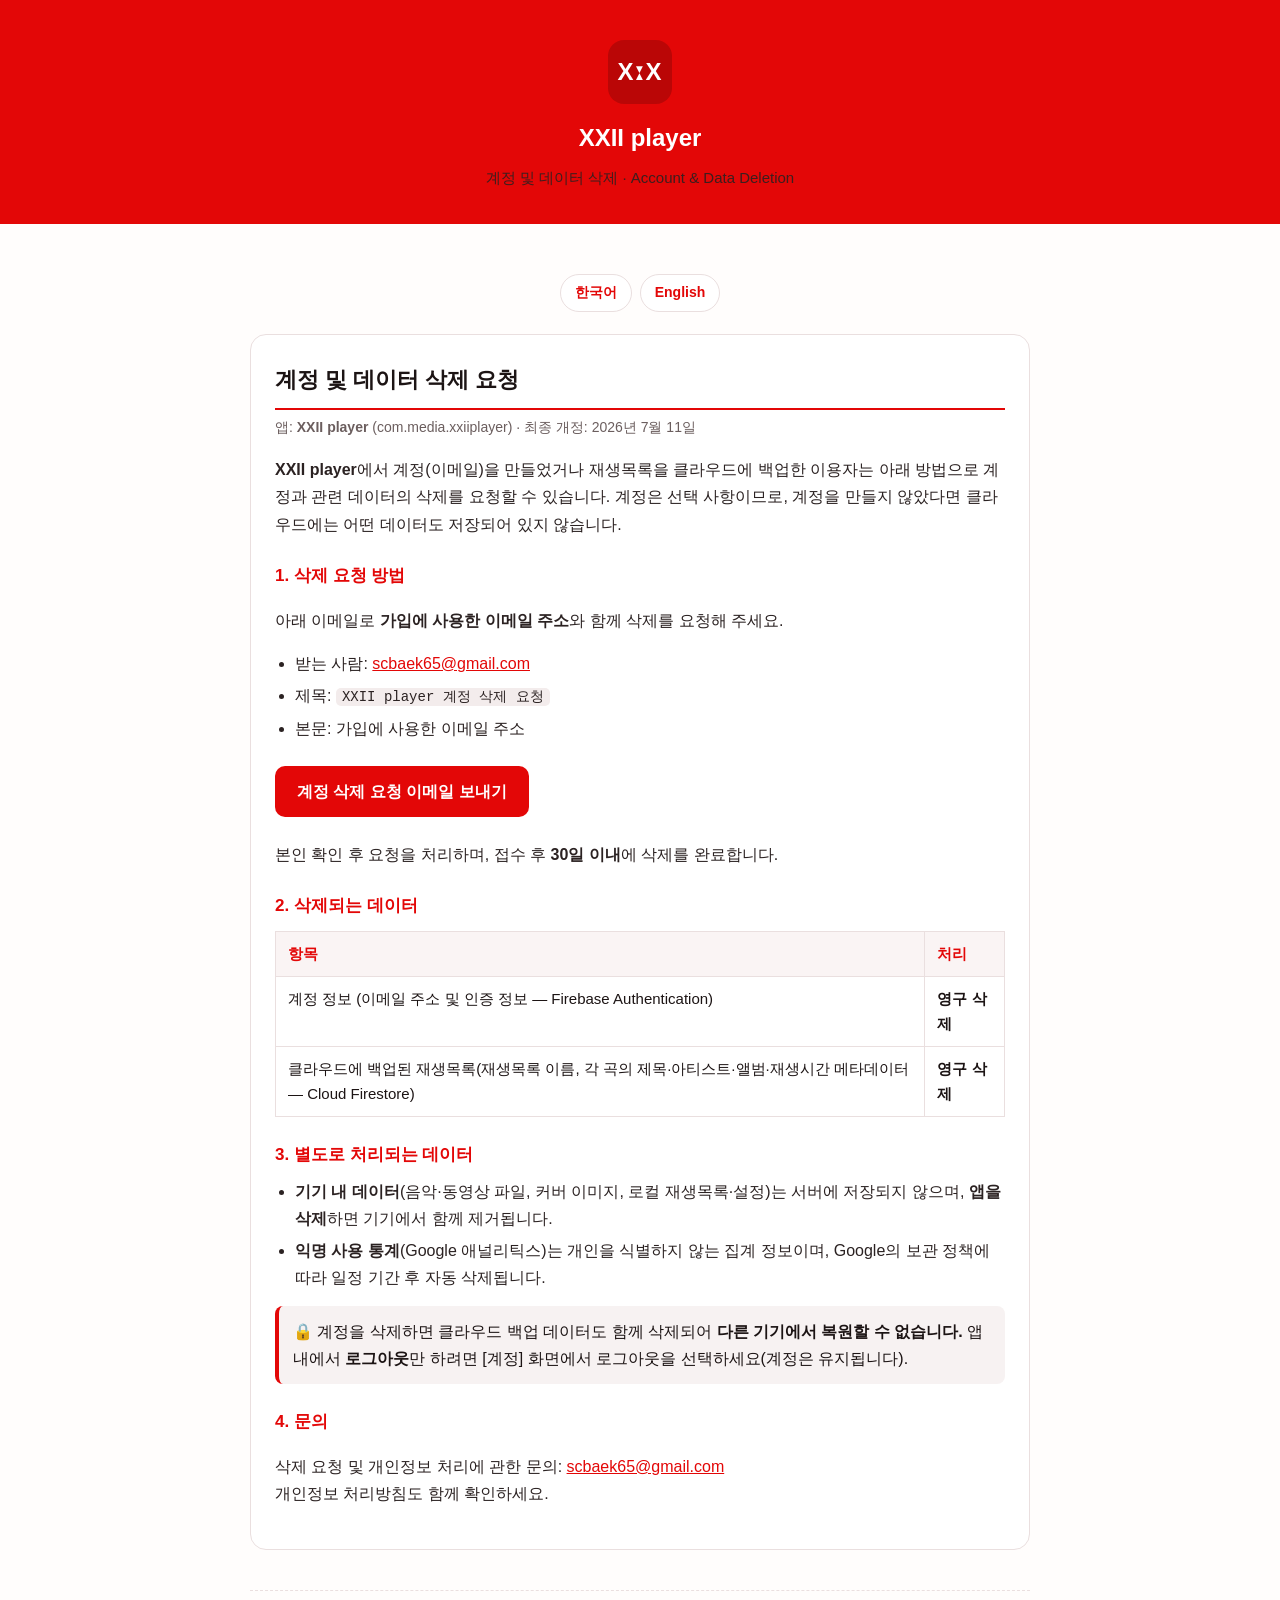
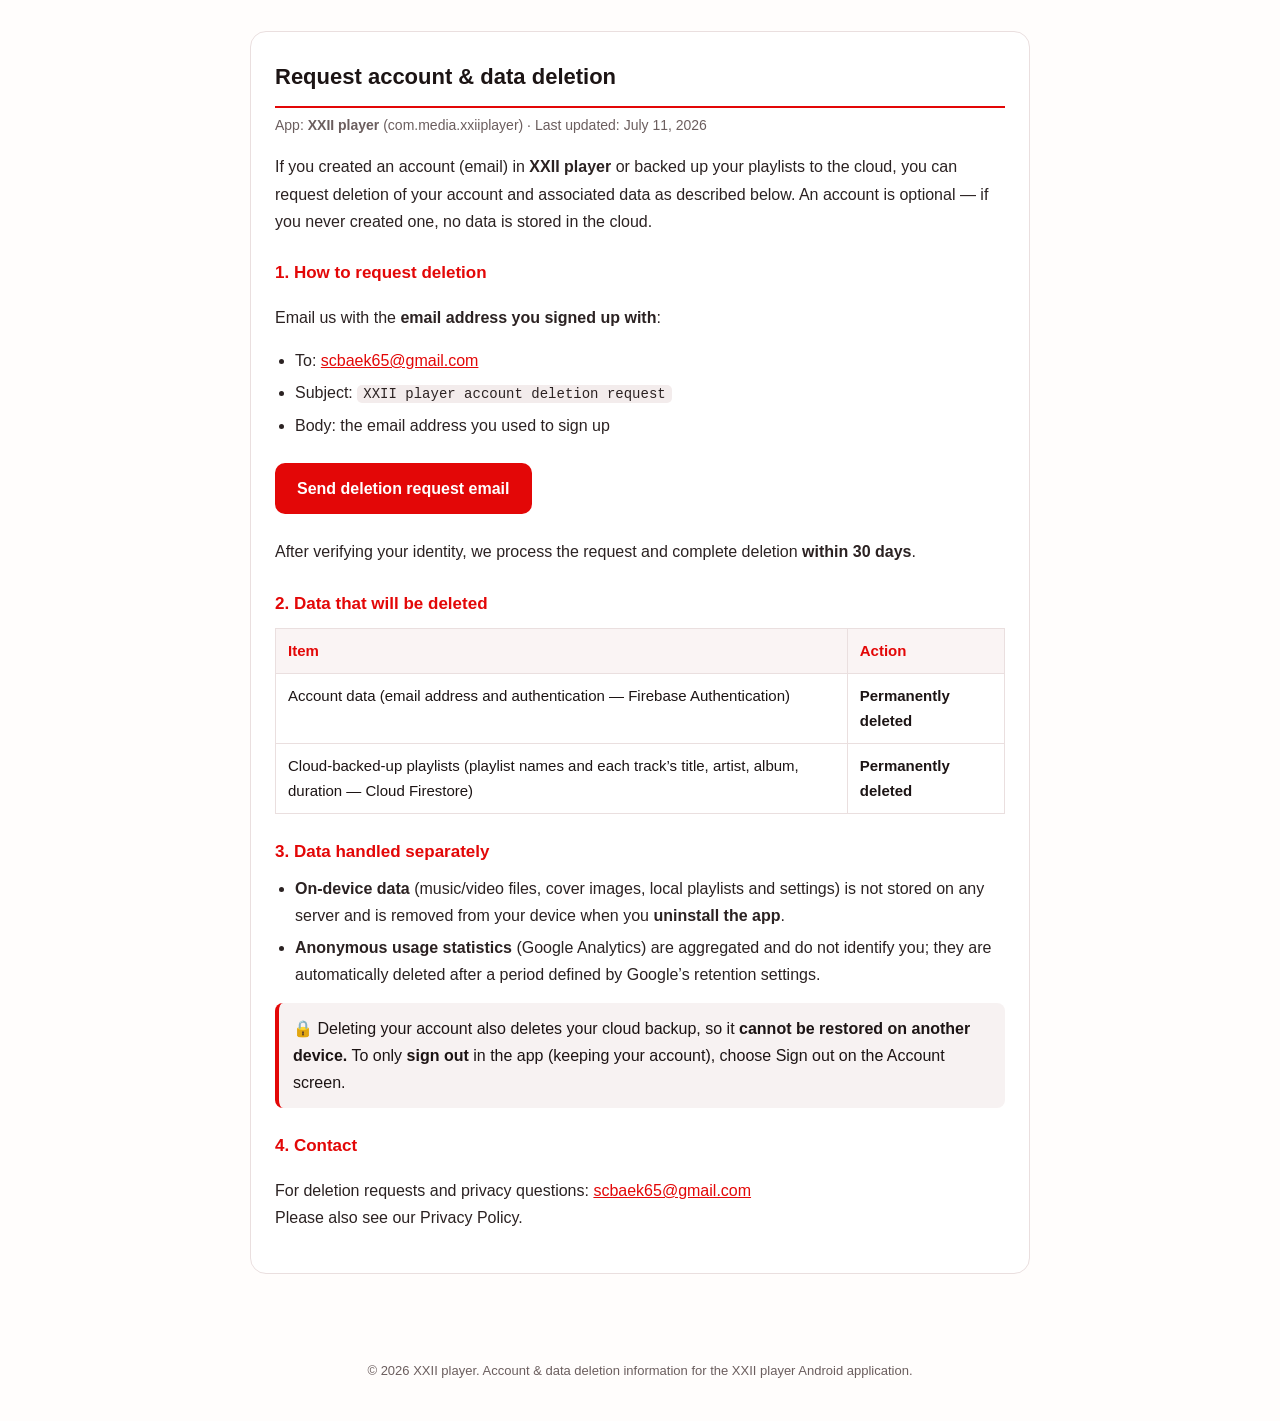
==== account-deletion.html @ 9578304a "260712" ====
<!DOCTYPE html>
<html lang="ko">
<head>
<meta charset="UTF-8">
<meta name="viewport" content="width=device-width, initial-scale=1.0">
<title>XXII player · 계정 및 데이터 삭제 / Account &amp; Data Deletion</title>
<style>
  :root{ --brand:#E30707; --ink:#1c1414; --muted:#6b5e5e; --line:#eadfdf; --bg:#fffdfc; --card:#ffffff; }
  *{box-sizing:border-box}
  html{-webkit-text-size-adjust:100%}
  body{ margin:0; background:var(--bg); color:var(--ink);
    font-family:-apple-system,BlinkMacSystemFont,"Segoe UI",Roboto,"Helvetica Neue","Apple SD Gothic Neo","Malgun Gothic",sans-serif;
    line-height:1.7; font-size:16px; }
  header{ background:var(--brand); color:#fff; padding:40px 20px 34px; text-align:center; }
  .logo{ width:64px;height:64px;border-radius:16px;background:rgba(0,0,0,.18);
    display:inline-flex;align-items:center;justify-content:center;font-weight:800;
    font-size:24px;letter-spacing:1px;margin-bottom:14px; }
  header h1{margin:0;font-size:24px;font-weight:800}
  header p{margin:6px 0 0;opacity:.9;font-size:15px}
  .wrap{max-width:820px;margin:0 auto;padding:28px 20px 60px}
  nav.lang{ display:flex;gap:8px;justify-content:center;margin:22px 0 6px;flex-wrap:wrap; }
  nav.lang a{ text-decoration:none;color:var(--brand);border:1px solid var(--line);
    padding:6px 14px;border-radius:999px;font-size:14px;font-weight:600;background:var(--card); }
  section.doc{ background:var(--card);border:1px solid var(--line);border-radius:16px; padding:26px 24px;margin-top:22px; }
  h2{font-size:22px;margin:0 0 4px;border-bottom:2px solid var(--brand);padding-bottom:10px}
  h3{font-size:17px;margin:24px 0 6px;color:var(--brand)}
  .updated{color:var(--muted);font-size:14px;margin:6px 0 0}
  p,li{color:#2b2222}
  ul{margin:8px 0 8px;padding-left:20px}
  li{margin:5px 0}
  a{color:var(--brand)}
  .cta{ display:inline-block;background:var(--brand);color:#fff;text-decoration:none;
    padding:12px 22px;border-radius:10px;font-weight:700;margin:8px 0; }
  table{border-collapse:collapse;width:100%;margin:10px 0;font-size:15px}
  th,td{border:1px solid var(--line);padding:9px 12px;text-align:left;vertical-align:top}
  th{background:#faf4f4;color:var(--brand)}
  .note{background:#f7f2f2;border-left:4px solid var(--brand);padding:12px 14px;border-radius:8px;margin:14px 0}
  footer{text-align:center;color:var(--muted);font-size:13px;padding:26px 20px 40px}
  hr.sep{border:none;border-top:1px dashed var(--line);margin:40px 0}
  code{background:#f3ecec;padding:1px 6px;border-radius:5px;font-size:14px}
</style>
</head>
<body>
<header>
  <div class="logo">XːX</div>
  <h1>XXII player</h1>
  <p>계정 및 데이터 삭제 · Account &amp; Data Deletion</p>
</header>

<div class="wrap">
  <nav class="lang">
    <a href="#ko">한국어</a>
    <a href="#en">English</a>
  </nav>

  <!-- ============================ 한국어 ============================ -->
  <section class="doc" id="ko">
    <h2>계정 및 데이터 삭제 요청</h2>
    <p class="updated">앱: <strong>XXII player</strong> (com.media.xxiiplayer) · 최종 개정: 2026년 7월 11일</p>

    <p><strong>XXII player</strong>에서 계정(이메일)을 만들었거나 재생목록을 클라우드에 백업한 이용자는 아래 방법으로 계정과 관련 데이터의 삭제를 요청할 수 있습니다. 계정은 선택 사항이므로, 계정을 만들지 않았다면 클라우드에는 어떤 데이터도 저장되어 있지 않습니다.</p>

    <h3>1. 삭제 요청 방법</h3>
    <p>아래 이메일로 <strong>가입에 사용한 이메일 주소</strong>와 함께 삭제를 요청해 주세요.</p>
    <ul>
      <li>받는 사람: <a href="mailto:scbaek65@gmail.com?subject=XXII%20player%20%EA%B3%84%EC%A0%95%20%EC%82%AD%EC%A0%9C%20%EC%9A%94%EC%B2%AD">scbaek65@gmail.com</a></li>
      <li>제목: <code>XXII player 계정 삭제 요청</code></li>
      <li>본문: 가입에 사용한 이메일 주소</li>
    </ul>
    <p><a class="cta" href="mailto:scbaek65@gmail.com?subject=XXII%20player%20%EA%B3%84%EC%A0%95%20%EC%82%AD%EC%A0%9C%20%EC%9A%94%EC%B2%AD&amp;body=%EA%B0%80%EC%9E%85%20%EC%9D%B4%EB%A9%94%EC%9D%BC%3A%20">계정 삭제 요청 이메일 보내기</a></p>
    <p>본인 확인 후 요청을 처리하며, 접수 후 <strong>30일 이내</strong>에 삭제를 완료합니다.</p>

    <h3>2. 삭제되는 데이터</h3>
    <table>
      <tr><th>항목</th><th>처리</th></tr>
      <tr><td>계정 정보 (이메일 주소 및 인증 정보 — Firebase Authentication)</td><td><strong>영구 삭제</strong></td></tr>
      <tr><td>클라우드에 백업된 재생목록(재생목록 이름, 각 곡의 제목·아티스트·앨범·재생시간 메타데이터 — Cloud Firestore)</td><td><strong>영구 삭제</strong></td></tr>
    </table>

    <h3>3. 별도로 처리되는 데이터</h3>
    <ul>
      <li><strong>기기 내 데이터</strong>(음악·동영상 파일, 커버 이미지, 로컬 재생목록·설정)는 서버에 저장되지 않으며, <strong>앱을 삭제</strong>하면 기기에서 함께 제거됩니다.</li>
      <li><strong>익명 사용 통계</strong>(Google 애널리틱스)는 개인을 식별하지 않는 집계 정보이며, Google의 보관 정책에 따라 일정 기간 후 자동 삭제됩니다.</li>
    </ul>

    <div class="note">
      🔒 계정을 삭제하면 클라우드 백업 데이터도 함께 삭제되어 <strong>다른 기기에서 복원할 수 없습니다.</strong> 앱 내에서 <strong>로그아웃</strong>만 하려면 [계정] 화면에서 로그아웃을 선택하세요(계정은 유지됩니다).
    </div>

    <h3>4. 문의</h3>
    <p>삭제 요청 및 개인정보 처리에 관한 문의: <a href="mailto:scbaek65@gmail.com">scbaek65@gmail.com</a><br>
      개인정보 처리방침도 함께 확인하세요.</p>
  </section>

  <hr class="sep">

  <!-- ============================ English ============================ -->
  <section class="doc" id="en">
    <h2>Request account &amp; data deletion</h2>
    <p class="updated">App: <strong>XXII player</strong> (com.media.xxiiplayer) · Last updated: July 11, 2026</p>

    <p>If you created an account (email) in <strong>XXII player</strong> or backed up your playlists to the cloud, you can request deletion of your account and associated data as described below. An account is optional — if you never created one, no data is stored in the cloud.</p>

    <h3>1. How to request deletion</h3>
    <p>Email us with the <strong>email address you signed up with</strong>:</p>
    <ul>
      <li>To: <a href="mailto:scbaek65@gmail.com?subject=XXII%20player%20account%20deletion%20request">scbaek65@gmail.com</a></li>
      <li>Subject: <code>XXII player account deletion request</code></li>
      <li>Body: the email address you used to sign up</li>
    </ul>
    <p><a class="cta" href="mailto:scbaek65@gmail.com?subject=XXII%20player%20account%20deletion%20request&amp;body=Sign-up%20email%3A%20">Send deletion request email</a></p>
    <p>After verifying your identity, we process the request and complete deletion <strong>within 30 days</strong>.</p>

    <h3>2. Data that will be deleted</h3>
    <table>
      <tr><th>Item</th><th>Action</th></tr>
      <tr><td>Account data (email address and authentication — Firebase Authentication)</td><td><strong>Permanently deleted</strong></td></tr>
      <tr><td>Cloud-backed-up playlists (playlist names and each track’s title, artist, album, duration — Cloud Firestore)</td><td><strong>Permanently deleted</strong></td></tr>
    </table>

    <h3>3. Data handled separately</h3>
    <ul>
      <li><strong>On-device data</strong> (music/video files, cover images, local playlists and settings) is not stored on any server and is removed from your device when you <strong>uninstall the app</strong>.</li>
      <li><strong>Anonymous usage statistics</strong> (Google Analytics) are aggregated and do not identify you; they are automatically deleted after a period defined by Google’s retention settings.</li>
    </ul>

    <div class="note">
      🔒 Deleting your account also deletes your cloud backup, so it <strong>cannot be restored on another device.</strong> To only <strong>sign out</strong> in the app (keeping your account), choose Sign out on the Account screen.
    </div>

    <h3>4. Contact</h3>
    <p>For deletion requests and privacy questions: <a href="mailto:scbaek65@gmail.com">scbaek65@gmail.com</a><br>
      Please also see our Privacy Policy.</p>
  </section>
</div>

<footer>
  © 2026 XXII player. Account &amp; data deletion information for the XXII player Android application.
</footer>
</body>
</html>
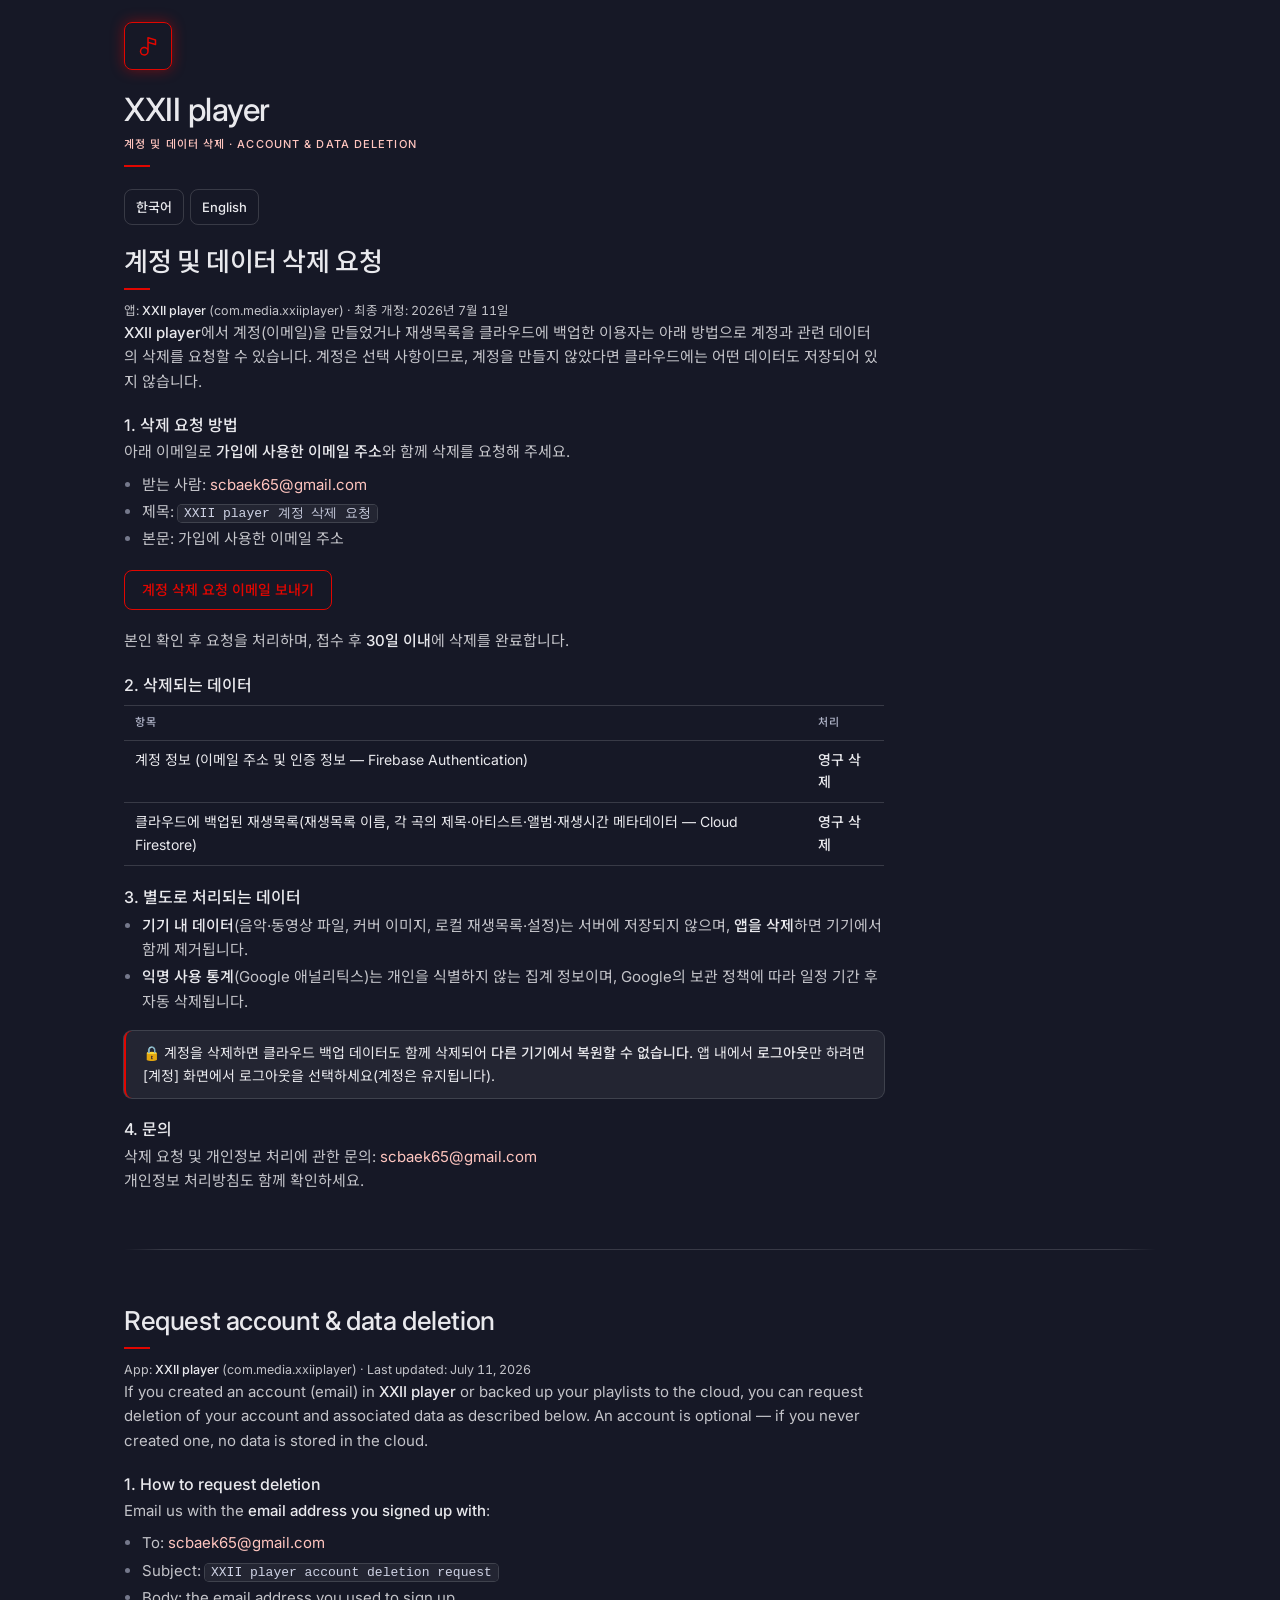
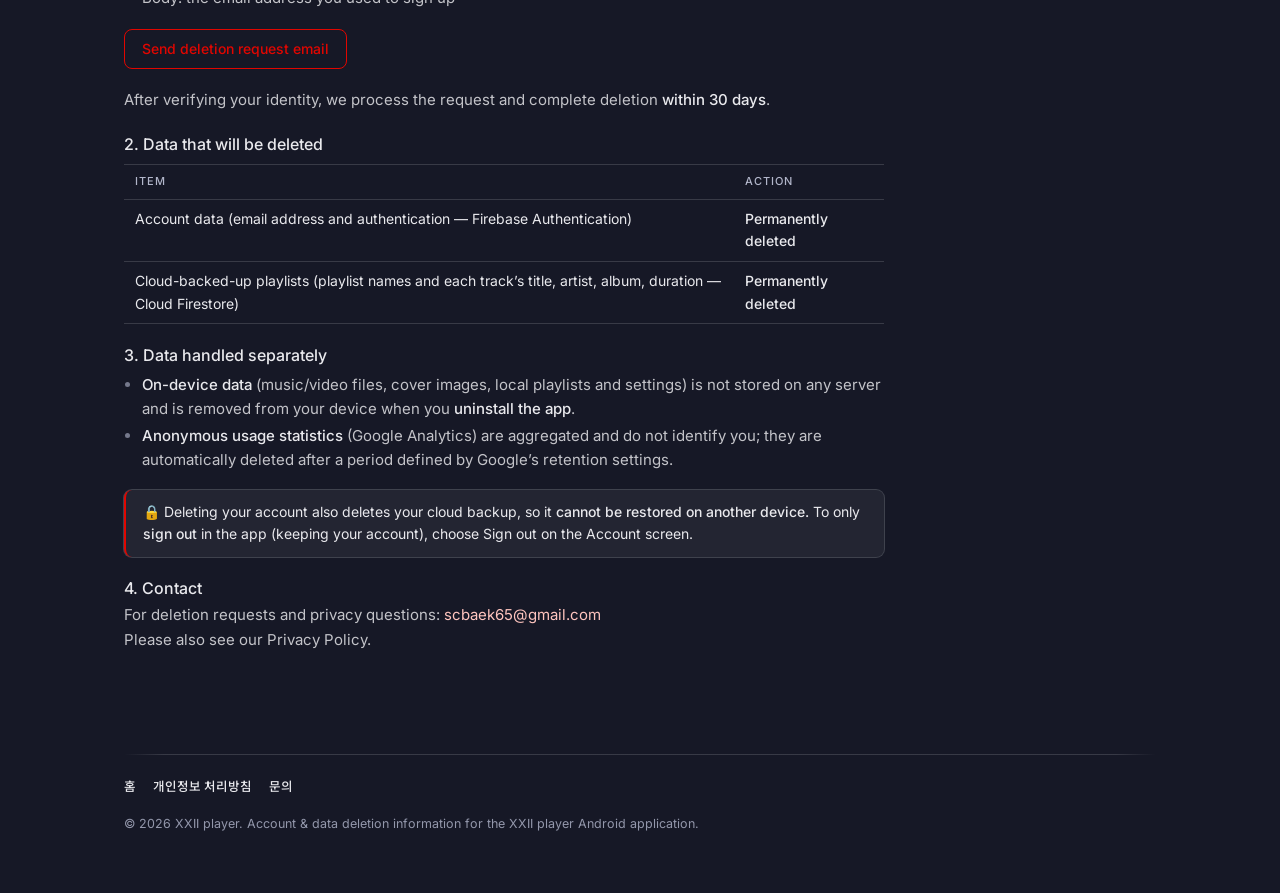
==== commit 85596dda: "260829" ====
--- a/account-deletion.html
+++ b/account-deletion.html
@@ -4,45 +4,18 @@
 <meta charset="UTF-8">
 <meta name="viewport" content="width=device-width, initial-scale=1.0">
 <title>XXII player · 계정 및 데이터 삭제 / Account &amp; Data Deletion</title>
-<style>
-  :root{ --brand:#E30707; --ink:#1c1414; --muted:#6b5e5e; --line:#eadfdf; --bg:#fffdfc; --card:#ffffff; }
-  *{box-sizing:border-box}
-  html{-webkit-text-size-adjust:100%}
-  body{ margin:0; background:var(--bg); color:var(--ink);
-    font-family:-apple-system,BlinkMacSystemFont,"Segoe UI",Roboto,"Helvetica Neue","Apple SD Gothic Neo","Malgun Gothic",sans-serif;
-    line-height:1.7; font-size:16px; }
-  header{ background:var(--brand); color:#fff; padding:40px 20px 34px; text-align:center; }
-  .logo{ width:64px;height:64px;border-radius:16px;background:rgba(0,0,0,.18);
-    display:inline-flex;align-items:center;justify-content:center;font-weight:800;
-    font-size:24px;letter-spacing:1px;margin-bottom:14px; }
-  header h1{margin:0;font-size:24px;font-weight:800}
-  header p{margin:6px 0 0;opacity:.9;font-size:15px}
-  .wrap{max-width:820px;margin:0 auto;padding:28px 20px 60px}
-  nav.lang{ display:flex;gap:8px;justify-content:center;margin:22px 0 6px;flex-wrap:wrap; }
-  nav.lang a{ text-decoration:none;color:var(--brand);border:1px solid var(--line);
-    padding:6px 14px;border-radius:999px;font-size:14px;font-weight:600;background:var(--card); }
-  section.doc{ background:var(--card);border:1px solid var(--line);border-radius:16px; padding:26px 24px;margin-top:22px; }
-  h2{font-size:22px;margin:0 0 4px;border-bottom:2px solid var(--brand);padding-bottom:10px}
-  h3{font-size:17px;margin:24px 0 6px;color:var(--brand)}
-  .updated{color:var(--muted);font-size:14px;margin:6px 0 0}
-  p,li{color:#2b2222}
-  ul{margin:8px 0 8px;padding-left:20px}
-  li{margin:5px 0}
-  a{color:var(--brand)}
-  .cta{ display:inline-block;background:var(--brand);color:#fff;text-decoration:none;
-    padding:12px 22px;border-radius:10px;font-weight:700;margin:8px 0; }
-  table{border-collapse:collapse;width:100%;margin:10px 0;font-size:15px}
-  th,td{border:1px solid var(--line);padding:9px 12px;text-align:left;vertical-align:top}
-  th{background:#faf4f4;color:var(--brand)}
-  .note{background:#f7f2f2;border-left:4px solid var(--brand);padding:12px 14px;border-radius:8px;margin:14px 0}
-  footer{text-align:center;color:var(--muted);font-size:13px;padding:26px 20px 40px}
-  hr.sep{border:none;border-top:1px dashed var(--line);margin:40px 0}
-  code{background:#f3ecec;padding:1px 6px;border-radius:5px;font-size:14px}
-</style>
+<meta name="theme-color" content="#161826" />
+<link rel="preconnect" href="https://fonts.googleapis.com" />
+<link rel="preconnect" href="https://fonts.gstatic.com" crossorigin />
+<link
+  rel="stylesheet"
+  href="https://fonts.googleapis.com/css2?family=Inter:wght@400;500&family=Noto+Sans+KR:wght@400;500&display=swap"
+/>
+<link rel="stylesheet" href="css/nocturne.css" />
 </head>
 <body>
 <header>
-  <div class="logo">XːX</div>
+  <div class="logo" aria-hidden="true"><svg viewBox="0 0 256 256" fill="currentColor"><path d="M210.3,56.34l-80-24A8,8,0,0,0,120,40V148.26A48,48,0,1,0,136,184V98.75l69.7,20.91A8,8,0,0,0,216,112V64A8,8,0,0,0,210.3,56.34ZM88,216a32,32,0,1,1,32-32A32,32,0,0,1,88,216Zm112-114.75L136,82.05V50.75l64,19.2Z"/></svg></div>
   <h1>XXII player</h1>
   <p>계정 및 데이터 삭제 · Account &amp; Data Deletion</p>
 </header>
@@ -135,7 +108,12 @@
 </div>
 
 <footer>
-  © 2026 XXII player. Account &amp; data deletion information for the XXII player Android application.
+  <div class="footer-links">
+    <a href="index.html">홈</a>
+    <a href="privacy-policy.html">개인정보 처리방침</a>
+    <a href="mailto:scbaek65@gmail.com">문의</a>
+  </div>
+  <p>© 2026 XXII player. Account &amp; data deletion information for the XXII player Android application.</p>
 </footer>
 </body>
 </html>
--- a/css/nocturne.css
+++ b/css/nocturne.css
@@ -0,0 +1,302 @@
+/* ══════════════════════════════════════════════════════════════════════
+   Nocturne — XXII player
+   조용하고 촘촘한 다크 인터페이스. 액센트는 브랜드 레드 하나이며,
+   채움이 아니라 선(1px 테두리 · 2px 마크)과 광채로만 나타납니다.
+   토큰은 design_handoff_nocturne 의 값을 그대로 옮긴 것입니다.
+   ══════════════════════════════════════════════════════════════════ */
+
+:root{
+  /* — 역할색 — */
+  --color-bg:#161826;
+  --color-surface:#232532;
+  --color-text:#e9e9ed;
+  --color-accent:#E10600;
+  --color-divider:color-mix(in srgb,#e9e9ed 16%,transparent);
+
+  /* — 중성 램프 (Nocturne 원본) — */
+  --neutral-100:#f3f5fe;
+  --neutral-200:#e4e7f5;
+  --neutral-300:#cfd3e5;
+  --neutral-400:#b2b6ca;
+  --neutral-500:#9397ab;
+  --neutral-600:#75798c;
+  --neutral-700:#595d6c;
+  --neutral-800:#3f424d;
+  --neutral-900:#292b31;
+
+  /* — 액센트 램프 (레드로 재생성, 같은 OKLCH 명도 계단) — */
+  --accent-100:#fff4f3;
+  --accent-200:#ffe2df;
+  --accent-300:#ffc5bf;   /* 문단 크기 액센트 텍스트는 반드시 이 값 */
+  --accent-400:#ff8f85;   /* 눌린 상태 */
+  --accent-500:#ef4a3c;
+  --accent-600:#c4342a;
+  --accent-700:#98261e;
+  --accent-800:#6b1a14;   /* 태그 배경 */
+  --accent-900:#40100c;
+
+  /* — 섹션 그라운드 — 시스템이 허용하는 유일한 채움(랜딩의 수치 밴드 1개) — */
+  --color-section:#5c1a16;
+  --color-section-glow:#7d2620;
+  --color-section-ghost:#9c3a33;
+
+  /* — 타이포 — */
+  --font-heading:"Inter","Noto Sans KR",system-ui,-apple-system,"Apple SD Gothic Neo",sans-serif;
+  --font-body:"Inter","Noto Sans KR",system-ui,-apple-system,"Apple SD Gothic Neo",sans-serif;
+
+  /* — 간격 (밀도 0.7×) — */
+  --space-1:3px;
+  --space-2:6px;
+  --space-3:8px;
+  --space-4:11px;
+  --space-6:17px;
+  --space-8:22px;
+
+  --radius-sm:4px;
+  --radius-md:8px;
+  --radius-lg:14px;
+
+  /* — 고도: 다크에서는 헤어라인 + 주변 어둠 — */
+  --shadow-sm:0 0 0 1px #3f424d;
+  --shadow-md:0 0 0 1px #595d6c,0 6px 18px rgba(0,0,0,.55);
+  --shadow-lg:0 0 0 1px #9397ab,0 16px 40px rgba(0,0,0,.65);
+
+  --page:1120px;
+  --gutter:clamp(20px,5vw,44px);
+}
+
+*,*::before,*::after{box-sizing:border-box}
+html{-webkit-text-size-adjust:100%;scroll-behavior:smooth}
+
+body{
+  margin:0;
+  background:var(--color-bg);
+  color:var(--color-text);
+  font-family:var(--font-body);
+  font-size:15px;
+  line-height:1.62;
+  font-weight:400;
+  overflow-x:hidden;
+  -webkit-font-smoothing:antialiased;
+}
+
+h1,h2,h3,h4,h5,h6{
+  font-family:var(--font-heading);
+  font-weight:500;
+  letter-spacing:-.015em;
+  line-height:1.14;
+  margin:0 0 var(--space-2);
+}
+p{margin:0 0 var(--space-3)}
+img{display:block;max-width:100%}
+svg{display:block}
+
+a{color:var(--accent-300);text-decoration:none;text-underline-offset:3px;transition:color .12s linear}
+a:hover{color:var(--accent-200)}
+:focus{outline:none}
+:focus-visible{outline:2px solid var(--color-accent);outline-offset:2px;border-radius:var(--radius-sm)}
+::selection{background:color-mix(in srgb,var(--color-accent) 30%,transparent)}
+
+.text-muted{color:color-mix(in srgb,var(--color-text) 55%,transparent)}
+.tnum{font-variant-numeric:tabular-nums}
+
+/* ── 규칙선 — 양끝 40px에서 투명으로 사라집니다 ────────────────────── */
+.hr{
+  height:1px;border:0;margin:var(--space-6) 0;
+  background:linear-gradient(to right,
+    transparent,var(--color-divider) 40px,
+    var(--color-divider) calc(100% - 40px),transparent);
+}
+
+/* ── 액센트 마크 — 실선으로 남는 유일한 선 ────────────────────────── */
+.mark{width:26px;height:2px;background:var(--color-accent);border:0;margin:var(--space-4) 0 0}
+.mark-lg{width:40px}
+
+/* ── 키커 ─────────────────────────────────────────────────────────── */
+.kicker{
+  font-family:var(--font-heading);font-weight:500;
+  font-size:11px;line-height:1;letter-spacing:.1em;text-transform:uppercase;
+  color:var(--accent-300);margin:0;
+}
+.label{
+  font-family:var(--font-heading);font-weight:500;
+  font-size:11px;letter-spacing:.09em;text-transform:uppercase;
+  color:var(--neutral-400);margin:0;
+}
+
+/* ── 버튼 — 전부 윤곽선. 큰 레드 면은 없습니다 ─────────────────────── */
+.btn{
+  display:inline-flex;align-items:center;justify-content:center;gap:var(--space-2);
+  min-height:40px;padding:var(--space-2) var(--space-6);
+  font-family:var(--font-heading);font-weight:500;font-size:14px;line-height:1;
+  border:1px solid var(--color-divider);border-radius:var(--radius-md);
+  background:transparent;color:var(--color-text);cursor:pointer;text-decoration:none;
+  transition:border-color .12s linear,color .12s linear,background-color .12s linear;
+}
+.btn svg{width:16px;height:16px;fill:currentColor;flex:none}
+.btn:hover{background:color-mix(in srgb,var(--color-text) 6%,transparent);color:var(--color-text)}
+.btn:active{color:var(--neutral-200)}
+
+.btn-accent{border-color:var(--color-accent);color:var(--color-accent)}
+.btn-accent:hover{background:color-mix(in srgb,var(--color-accent) 8%,transparent);border-color:var(--color-accent);color:var(--color-accent)}
+.btn-accent:active{border-color:var(--accent-400);color:var(--accent-400)}
+
+.btn-lg{min-height:46px;padding:var(--space-3) var(--space-8);font-size:15px}
+.btn-block{width:100%}
+
+.icon-btn{
+  width:36px;height:36px;flex:none;
+  display:grid;place-items:center;
+  border:1px solid var(--color-divider);border-radius:var(--radius-md);
+  color:var(--color-text);background:transparent;cursor:pointer;
+  transition:border-color .12s linear,color .12s linear;
+}
+.icon-btn svg{width:18px;height:18px;fill:currentColor}
+.icon-btn:hover{border-color:var(--neutral-700)}
+
+/* ── 태그 ─────────────────────────────────────────────────────────── */
+.tag{
+  display:inline-flex;align-items:center;gap:4px;
+  padding:3px 10px;border-radius:6px;
+  background:var(--accent-800);color:var(--accent-100);
+  font-family:var(--font-heading);font-weight:500;font-size:11px;line-height:1.45;
+  letter-spacing:.02em;
+}
+.tag svg{width:11px;height:11px;fill:currentColor}
+.tag-neutral{background:var(--neutral-800);color:var(--neutral-100)}
+.tag-outline{background:transparent;color:var(--neutral-400);box-shadow:inset 0 0 0 1px var(--color-divider)}
+
+/* ── 셸 ───────────────────────────────────────────────────────────── */
+.shell{max-width:var(--page);margin:0 auto;padding-inline:var(--gutter)}
+
+/* ══════════════════════════════════════════════════════════════════
+   문서 페이지 (개인정보 처리방침 · 계정 삭제)
+   ══════════════════════════════════════════════════════════════════ */
+
+header{
+  padding:var(--space-8) var(--gutter) 0;
+  max-width:var(--page);margin:0 auto;
+}
+header .logo{
+  width:48px;height:48px;
+  display:grid;place-items:center;
+  border:1px solid var(--color-accent);border-radius:var(--radius-md);
+  box-shadow:0 0 14px color-mix(in srgb,var(--color-accent) 45%,transparent);
+  color:var(--color-accent);
+  font-family:var(--font-heading);font-weight:500;font-size:15px;letter-spacing:.04em;
+  margin-bottom:var(--space-8);
+}
+header .logo svg{width:24px;height:24px;fill:currentColor}
+header h1{font-size:clamp(26px,4.5vw,32px);margin:0}
+header p{
+  margin:var(--space-3) 0 0;
+  font-family:var(--font-heading);font-weight:500;font-size:11px;
+  letter-spacing:.1em;text-transform:uppercase;color:var(--accent-300);
+}
+header::after{content:"";display:block;width:26px;height:2px;background:var(--color-accent);margin-top:var(--space-4)}
+
+.wrap{max-width:var(--page);margin:0 auto;padding:var(--space-8) var(--gutter) 72px}
+
+nav.lang{display:flex;gap:var(--space-2);margin:0 0 var(--space-8);flex-wrap:wrap}
+nav.lang a{
+  display:inline-flex;align-items:center;min-height:36px;padding:var(--space-2) var(--space-4);
+  border:1px solid var(--color-divider);border-radius:var(--radius-md);
+  font-family:var(--font-heading);font-weight:500;font-size:13px;
+  color:var(--color-text);
+}
+nav.lang a:hover{border-color:var(--color-accent);color:var(--color-accent)}
+
+/* 좌측 정렬, 오른쪽에 여백을 남기는 비대칭 배치 — 시스템의 방향 */
+section.doc{
+  background:transparent;border:0;border-radius:0;
+  padding:0;margin-top:var(--space-8);
+  max-width:760px;
+}
+section.doc h2{
+  font-size:clamp(22px,3.4vw,26px);
+  margin:0 0 var(--space-4);padding:0;border:0;
+}
+section.doc h2::after{content:"";display:block;width:26px;height:2px;background:var(--color-accent);margin-top:var(--space-4)}
+section.doc h3{
+  font-size:16px;font-weight:500;letter-spacing:0;
+  margin:var(--space-8) 0 var(--space-2);color:var(--color-text);
+}
+.updated{
+  color:var(--neutral-500);font-size:12.5px;margin:var(--space-4) 0 0;
+  font-variant-numeric:tabular-nums;
+}
+.wrap p,.wrap li{color:color-mix(in srgb,var(--color-text) 82%,transparent)}
+ul{margin:var(--space-3) 0;padding-left:18px}
+li{margin:var(--space-1) 0}
+li::marker{color:var(--neutral-600)}
+strong{font-weight:500;color:var(--color-text)}
+em{color:var(--accent-300);font-style:normal}
+
+.cta{
+  display:inline-flex;align-items:center;gap:var(--space-2);
+  min-height:40px;padding:var(--space-2) var(--space-6);margin:var(--space-4) 0;
+  border:1px solid var(--color-accent);border-radius:var(--radius-md);
+  background:transparent;color:var(--color-accent);
+  font-family:var(--font-heading);font-weight:500;font-size:14px;
+  transition:background-color .12s linear,border-color .12s linear,color .12s linear;
+}
+.cta:hover{background:color-mix(in srgb,var(--color-accent) 8%,transparent);color:var(--color-accent)}
+.cta:active{border-color:var(--accent-400);color:var(--accent-400)}
+
+table{border-collapse:collapse;width:100%;margin:var(--space-4) 0;font-size:14px}
+th,td{
+  border:0;border-top:1px solid var(--color-divider);
+  padding:var(--space-3) var(--space-4);text-align:left;vertical-align:top;
+}
+th{
+  background:transparent;color:var(--neutral-400);font-weight:500;
+  font-size:11px;letter-spacing:.09em;text-transform:uppercase;
+}
+tbody tr:last-child td{border-bottom:1px solid var(--color-divider)}
+
+.tag.cloud{background:var(--neutral-800);color:var(--neutral-100)}
+li > .tag,p > .tag{margin-right:var(--space-2);vertical-align:baseline}
+
+.note{
+  background:var(--color-surface);border:0;border-left:2px solid var(--color-accent);
+  box-shadow:var(--shadow-sm);
+  padding:var(--space-4) var(--space-6);border-radius:var(--radius-md);
+  margin:var(--space-6) 0;font-size:14px;
+}
+.note p:last-child{margin-bottom:0}
+
+footer{
+  color:var(--neutral-500);font-size:12.5px;
+  padding:var(--space-8) var(--gutter) 56px;
+  max-width:var(--page);margin:0 auto;
+}
+footer::before{
+  content:"";display:block;height:1px;margin-bottom:var(--space-8);
+  background:linear-gradient(to right,transparent,var(--color-divider) 40px,var(--color-divider) calc(100% - 40px),transparent);
+}
+footer p{margin:0 0 var(--space-1)}
+
+/* ── 푸터 링크 행 ─────────────────────────────────────────────────── */
+.footer-links{display:flex;flex-wrap:wrap;gap:var(--space-6);margin:0 0 var(--space-6)}
+.footer-links a{
+  font-family:var(--font-heading);font-weight:500;font-size:12.5px;color:var(--color-text);
+}
+.footer-links a:hover{color:var(--color-accent)}
+
+hr.sep{
+  border:0;height:1px;margin:56px 0;
+  background:linear-gradient(to right,transparent,var(--color-divider) 40px,var(--color-divider) calc(100% - 40px),transparent);
+}
+
+code{
+  background:var(--color-surface);box-shadow:var(--shadow-sm);
+  padding:1px 6px;border-radius:var(--radius-sm);
+  font-family:ui-monospace,SFMono-Regular,Menlo,monospace;font-size:13px;
+  color:var(--neutral-300);
+}
+
+@media (max-width:640px){
+  body{font-size:14.5px}
+  .note{padding:var(--space-4)}
+  table{font-size:13px}
+}
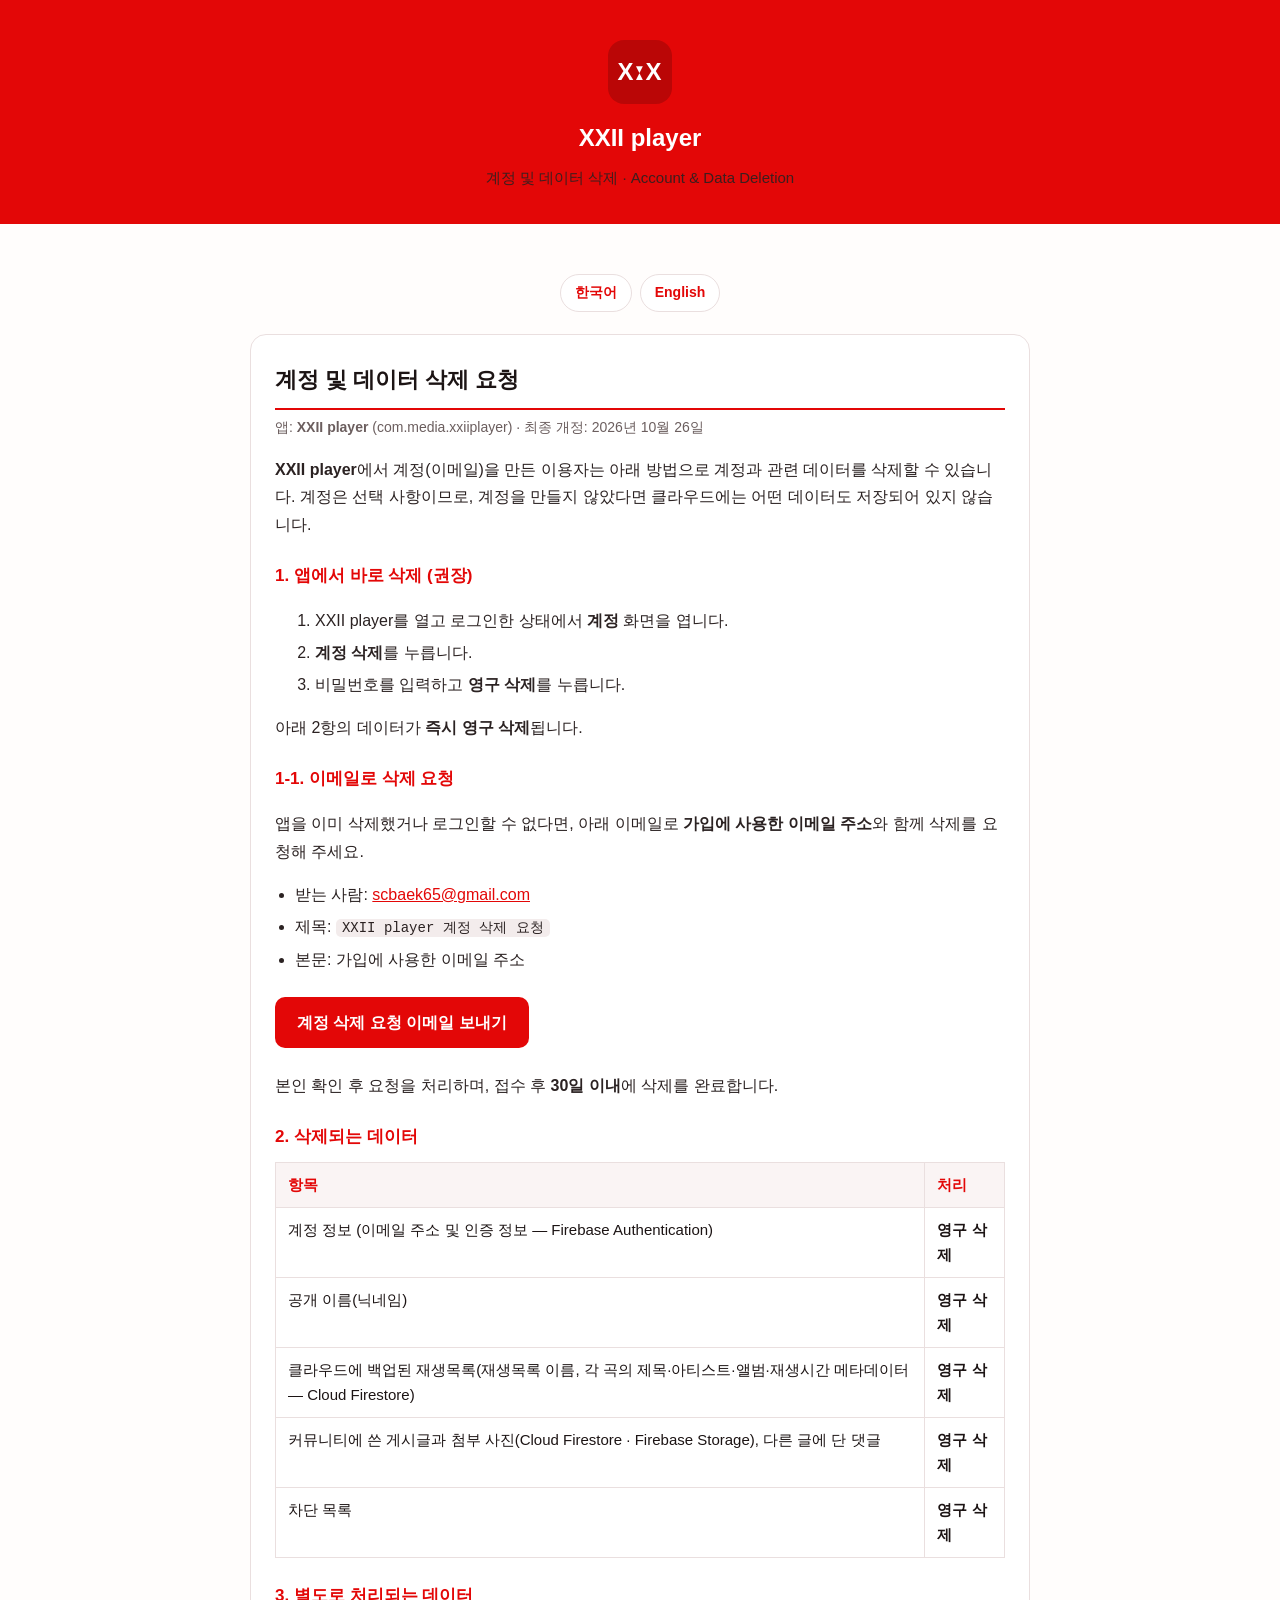
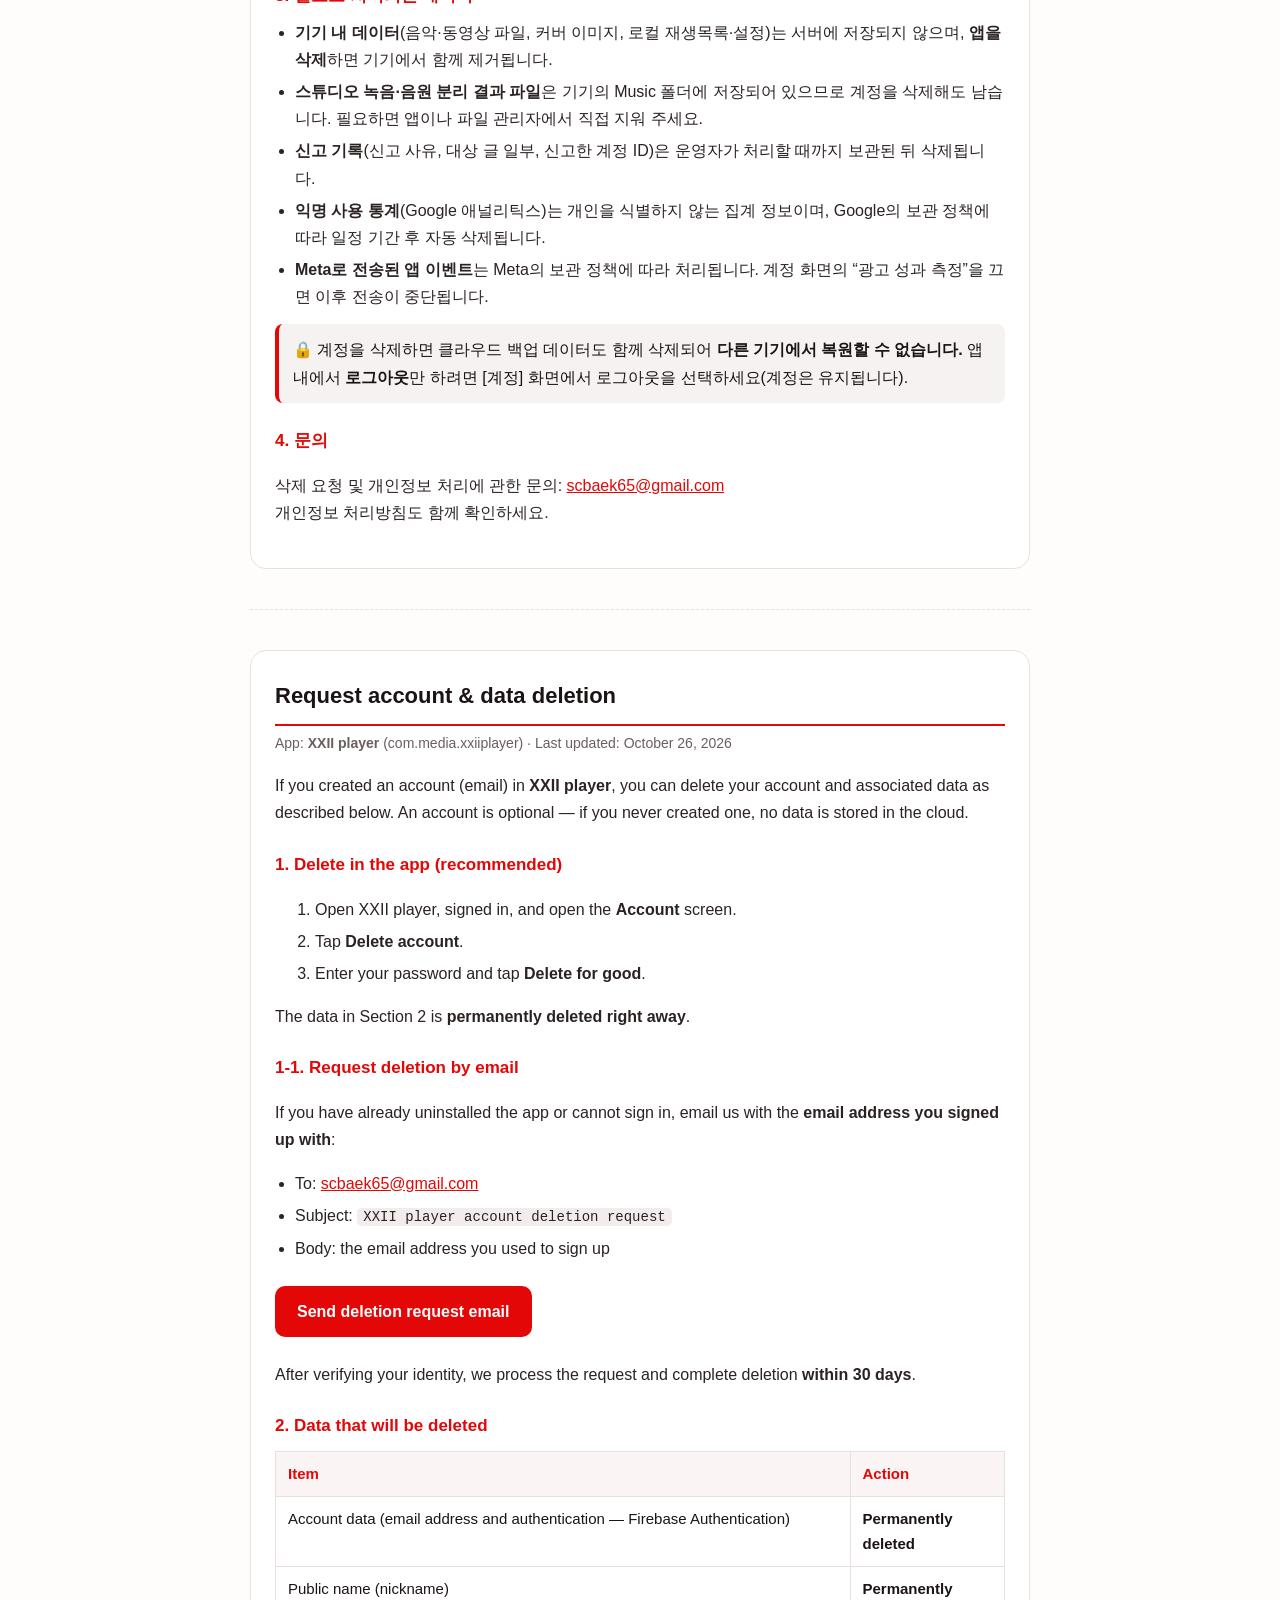
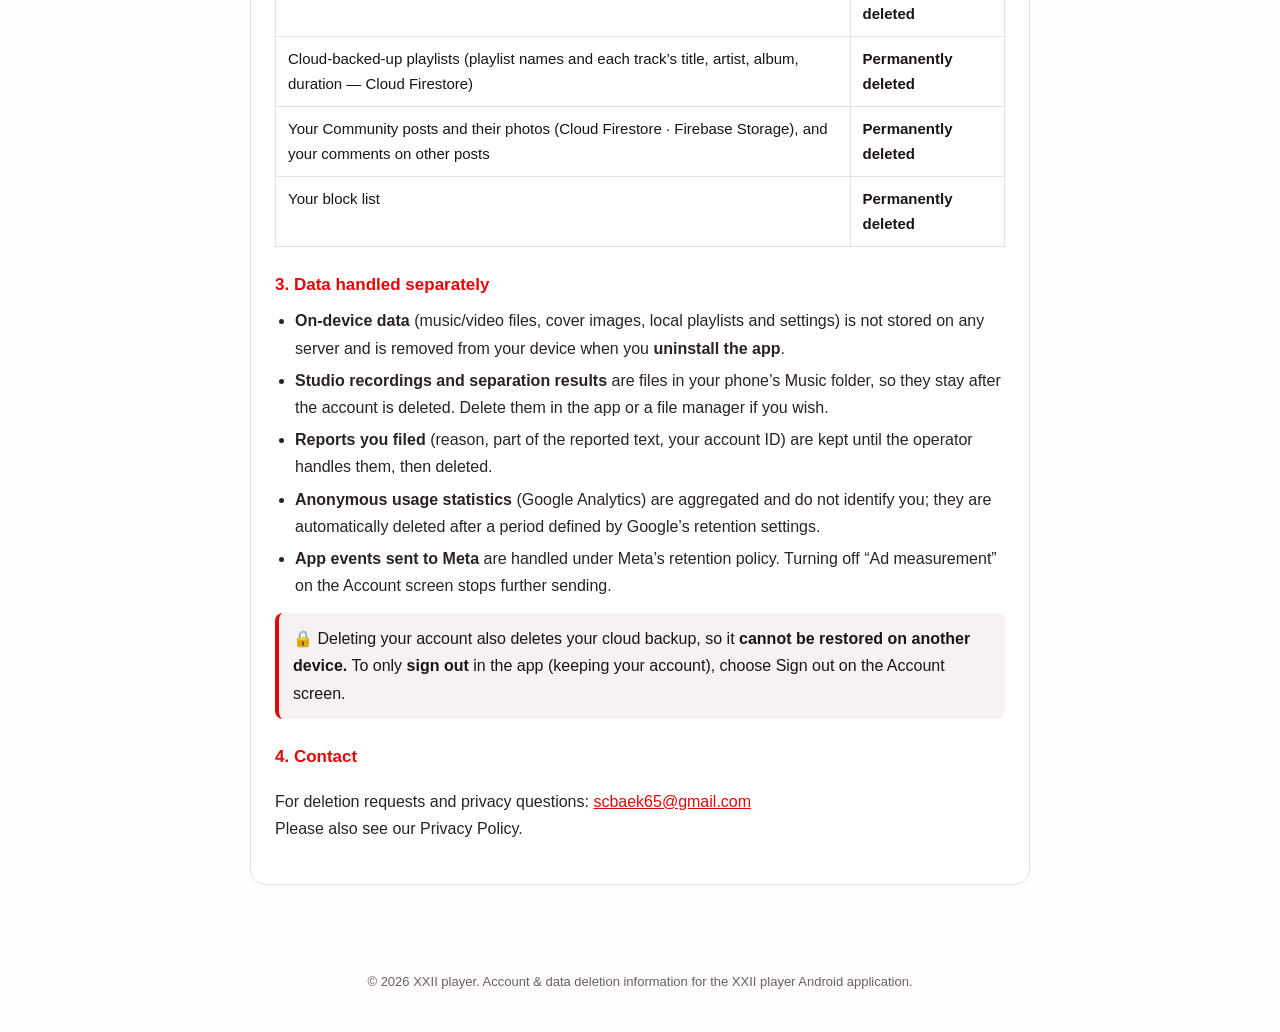
==== commit 21e4f6e0: "261026" ====
--- a/account-deletion.html
+++ b/account-deletion.html
@@ -4,18 +4,45 @@
 <meta charset="UTF-8">
 <meta name="viewport" content="width=device-width, initial-scale=1.0">
 <title>XXII player · 계정 및 데이터 삭제 / Account &amp; Data Deletion</title>
-<meta name="theme-color" content="#161826" />
-<link rel="preconnect" href="https://fonts.googleapis.com" />
-<link rel="preconnect" href="https://fonts.gstatic.com" crossorigin />
-<link
-  rel="stylesheet"
-  href="https://fonts.googleapis.com/css2?family=Inter:wght@400;500&family=Noto+Sans+KR:wght@400;500&display=swap"
-/>
-<link rel="stylesheet" href="css/nocturne.css" />
+<style>
+  :root{ --brand:#E30707; --ink:#1c1414; --muted:#6b5e5e; --line:#eadfdf; --bg:#fffdfc; --card:#ffffff; }
+  *{box-sizing:border-box}
+  html{-webkit-text-size-adjust:100%}
+  body{ margin:0; background:var(--bg); color:var(--ink);
+    font-family:-apple-system,BlinkMacSystemFont,"Segoe UI",Roboto,"Helvetica Neue","Apple SD Gothic Neo","Malgun Gothic",sans-serif;
+    line-height:1.7; font-size:16px; }
+  header{ background:var(--brand); color:#fff; padding:40px 20px 34px; text-align:center; }
+  .logo{ width:64px;height:64px;border-radius:16px;background:rgba(0,0,0,.18);
+    display:inline-flex;align-items:center;justify-content:center;font-weight:800;
+    font-size:24px;letter-spacing:1px;margin-bottom:14px; }
+  header h1{margin:0;font-size:24px;font-weight:800}
+  header p{margin:6px 0 0;opacity:.9;font-size:15px}
+  .wrap{max-width:820px;margin:0 auto;padding:28px 20px 60px}
+  nav.lang{ display:flex;gap:8px;justify-content:center;margin:22px 0 6px;flex-wrap:wrap; }
+  nav.lang a{ text-decoration:none;color:var(--brand);border:1px solid var(--line);
+    padding:6px 14px;border-radius:999px;font-size:14px;font-weight:600;background:var(--card); }
+  section.doc{ background:var(--card);border:1px solid var(--line);border-radius:16px; padding:26px 24px;margin-top:22px; }
+  h2{font-size:22px;margin:0 0 4px;border-bottom:2px solid var(--brand);padding-bottom:10px}
+  h3{font-size:17px;margin:24px 0 6px;color:var(--brand)}
+  .updated{color:var(--muted);font-size:14px;margin:6px 0 0}
+  p,li{color:#2b2222}
+  ul{margin:8px 0 8px;padding-left:20px}
+  li{margin:5px 0}
+  a{color:var(--brand)}
+  .cta{ display:inline-block;background:var(--brand);color:#fff;text-decoration:none;
+    padding:12px 22px;border-radius:10px;font-weight:700;margin:8px 0; }
+  table{border-collapse:collapse;width:100%;margin:10px 0;font-size:15px}
+  th,td{border:1px solid var(--line);padding:9px 12px;text-align:left;vertical-align:top}
+  th{background:#faf4f4;color:var(--brand)}
+  .note{background:#f7f2f2;border-left:4px solid var(--brand);padding:12px 14px;border-radius:8px;margin:14px 0}
+  footer{text-align:center;color:var(--muted);font-size:13px;padding:26px 20px 40px}
+  hr.sep{border:none;border-top:1px dashed var(--line);margin:40px 0}
+  code{background:#f3ecec;padding:1px 6px;border-radius:5px;font-size:14px}
+</style>
 </head>
 <body>
 <header>
-  <div class="logo" aria-hidden="true"><svg viewBox="0 0 256 256" fill="currentColor"><path d="M210.3,56.34l-80-24A8,8,0,0,0,120,40V148.26A48,48,0,1,0,136,184V98.75l69.7,20.91A8,8,0,0,0,216,112V64A8,8,0,0,0,210.3,56.34ZM88,216a32,32,0,1,1,32-32A32,32,0,0,1,88,216Zm112-114.75L136,82.05V50.75l64,19.2Z"/></svg></div>
+  <div class="logo">XːX</div>
   <h1>XXII player</h1>
   <p>계정 및 데이터 삭제 · Account &amp; Data Deletion</p>
 </header>
@@ -29,12 +56,20 @@
   <!-- ============================ 한국어 ============================ -->
   <section class="doc" id="ko">
     <h2>계정 및 데이터 삭제 요청</h2>
-    <p class="updated">앱: <strong>XXII player</strong> (com.media.xxiiplayer) · 최종 개정: 2026년 7월 11일</p>
+    <p class="updated">앱: <strong>XXII player</strong> (com.media.xxiiplayer) · 최종 개정: 2026년 10월 26일</p>
 
-    <p><strong>XXII player</strong>에서 계정(이메일)을 만들었거나 재생목록을 클라우드에 백업한 이용자는 아래 방법으로 계정과 관련 데이터의 삭제를 요청할 수 있습니다. 계정은 선택 사항이므로, 계정을 만들지 않았다면 클라우드에는 어떤 데이터도 저장되어 있지 않습니다.</p>
+    <p><strong>XXII player</strong>에서 계정(이메일)을 만든 이용자는 아래 방법으로 계정과 관련 데이터를 삭제할 수 있습니다. 계정은 선택 사항이므로, 계정을 만들지 않았다면 클라우드에는 어떤 데이터도 저장되어 있지 않습니다.</p>
 
-    <h3>1. 삭제 요청 방법</h3>
-    <p>아래 이메일로 <strong>가입에 사용한 이메일 주소</strong>와 함께 삭제를 요청해 주세요.</p>
+    <h3>1. 앱에서 바로 삭제 (권장)</h3>
+    <ol>
+      <li>XXII player를 열고 로그인한 상태에서 <strong>계정</strong> 화면을 엽니다.</li>
+      <li><strong>계정 삭제</strong>를 누릅니다.</li>
+      <li>비밀번호를 입력하고 <strong>영구 삭제</strong>를 누릅니다.</li>
+    </ol>
+    <p>아래 2항의 데이터가 <strong>즉시 영구 삭제</strong>됩니다.</p>
+
+    <h3>1-1. 이메일로 삭제 요청</h3>
+    <p>앱을 이미 삭제했거나 로그인할 수 없다면, 아래 이메일로 <strong>가입에 사용한 이메일 주소</strong>와 함께 삭제를 요청해 주세요.</p>
     <ul>
       <li>받는 사람: <a href="mailto:scbaek65@gmail.com?subject=XXII%20player%20%EA%B3%84%EC%A0%95%20%EC%82%AD%EC%A0%9C%20%EC%9A%94%EC%B2%AD">scbaek65@gmail.com</a></li>
       <li>제목: <code>XXII player 계정 삭제 요청</code></li>
@@ -47,13 +82,19 @@
     <table>
       <tr><th>항목</th><th>처리</th></tr>
       <tr><td>계정 정보 (이메일 주소 및 인증 정보 — Firebase Authentication)</td><td><strong>영구 삭제</strong></td></tr>
+      <tr><td>공개 이름(닉네임)</td><td><strong>영구 삭제</strong></td></tr>
       <tr><td>클라우드에 백업된 재생목록(재생목록 이름, 각 곡의 제목·아티스트·앨범·재생시간 메타데이터 — Cloud Firestore)</td><td><strong>영구 삭제</strong></td></tr>
+      <tr><td>커뮤니티에 쓴 게시글과 첨부 사진(Cloud Firestore · Firebase Storage), 다른 글에 단 댓글</td><td><strong>영구 삭제</strong></td></tr>
+      <tr><td>차단 목록</td><td><strong>영구 삭제</strong></td></tr>
     </table>
 
     <h3>3. 별도로 처리되는 데이터</h3>
     <ul>
       <li><strong>기기 내 데이터</strong>(음악·동영상 파일, 커버 이미지, 로컬 재생목록·설정)는 서버에 저장되지 않으며, <strong>앱을 삭제</strong>하면 기기에서 함께 제거됩니다.</li>
+      <li><strong>스튜디오 녹음·음원 분리 결과 파일</strong>은 기기의 Music 폴더에 저장되어 있으므로 계정을 삭제해도 남습니다. 필요하면 앱이나 파일 관리자에서 직접 지워 주세요.</li>
+      <li><strong>신고 기록</strong>(신고 사유, 대상 글 일부, 신고한 계정 ID)은 운영자가 처리할 때까지 보관된 뒤 삭제됩니다.</li>
       <li><strong>익명 사용 통계</strong>(Google 애널리틱스)는 개인을 식별하지 않는 집계 정보이며, Google의 보관 정책에 따라 일정 기간 후 자동 삭제됩니다.</li>
+      <li><strong>Meta로 전송된 앱 이벤트</strong>는 Meta의 보관 정책에 따라 처리됩니다. 계정 화면의 “광고 성과 측정”을 끄면 이후 전송이 중단됩니다.</li>
     </ul>
 
     <div class="note">
@@ -70,12 +111,20 @@
   <!-- ============================ English ============================ -->
   <section class="doc" id="en">
     <h2>Request account &amp; data deletion</h2>
-    <p class="updated">App: <strong>XXII player</strong> (com.media.xxiiplayer) · Last updated: July 11, 2026</p>
+    <p class="updated">App: <strong>XXII player</strong> (com.media.xxiiplayer) · Last updated: October 26, 2026</p>
 
-    <p>If you created an account (email) in <strong>XXII player</strong> or backed up your playlists to the cloud, you can request deletion of your account and associated data as described below. An account is optional — if you never created one, no data is stored in the cloud.</p>
+    <p>If you created an account (email) in <strong>XXII player</strong>, you can delete your account and associated data as described below. An account is optional — if you never created one, no data is stored in the cloud.</p>
 
-    <h3>1. How to request deletion</h3>
-    <p>Email us with the <strong>email address you signed up with</strong>:</p>
+    <h3>1. Delete in the app (recommended)</h3>
+    <ol>
+      <li>Open XXII player, signed in, and open the <strong>Account</strong> screen.</li>
+      <li>Tap <strong>Delete account</strong>.</li>
+      <li>Enter your password and tap <strong>Delete for good</strong>.</li>
+    </ol>
+    <p>The data in Section 2 is <strong>permanently deleted right away</strong>.</p>
+
+    <h3>1-1. Request deletion by email</h3>
+    <p>If you have already uninstalled the app or cannot sign in, email us with the <strong>email address you signed up with</strong>:</p>
     <ul>
       <li>To: <a href="mailto:scbaek65@gmail.com?subject=XXII%20player%20account%20deletion%20request">scbaek65@gmail.com</a></li>
       <li>Subject: <code>XXII player account deletion request</code></li>
@@ -88,13 +137,19 @@
     <table>
       <tr><th>Item</th><th>Action</th></tr>
       <tr><td>Account data (email address and authentication — Firebase Authentication)</td><td><strong>Permanently deleted</strong></td></tr>
+      <tr><td>Public name (nickname)</td><td><strong>Permanently deleted</strong></td></tr>
       <tr><td>Cloud-backed-up playlists (playlist names and each track’s title, artist, album, duration — Cloud Firestore)</td><td><strong>Permanently deleted</strong></td></tr>
+      <tr><td>Your Community posts and their photos (Cloud Firestore · Firebase Storage), and your comments on other posts</td><td><strong>Permanently deleted</strong></td></tr>
+      <tr><td>Your block list</td><td><strong>Permanently deleted</strong></td></tr>
     </table>
 
     <h3>3. Data handled separately</h3>
     <ul>
       <li><strong>On-device data</strong> (music/video files, cover images, local playlists and settings) is not stored on any server and is removed from your device when you <strong>uninstall the app</strong>.</li>
+      <li><strong>Studio recordings and separation results</strong> are files in your phone’s Music folder, so they stay after the account is deleted. Delete them in the app or a file manager if you wish.</li>
+      <li><strong>Reports you filed</strong> (reason, part of the reported text, your account ID) are kept until the operator handles them, then deleted.</li>
       <li><strong>Anonymous usage statistics</strong> (Google Analytics) are aggregated and do not identify you; they are automatically deleted after a period defined by Google’s retention settings.</li>
+      <li><strong>App events sent to Meta</strong> are handled under Meta’s retention policy. Turning off “Ad measurement” on the Account screen stops further sending.</li>
     </ul>
 
     <div class="note">
@@ -108,12 +163,7 @@
 </div>
 
 <footer>
-  <div class="footer-links">
-    <a href="index.html">홈</a>
-    <a href="privacy-policy.html">개인정보 처리방침</a>
-    <a href="mailto:scbaek65@gmail.com">문의</a>
-  </div>
-  <p>© 2026 XXII player. Account &amp; data deletion information for the XXII player Android application.</p>
+  © 2026 XXII player. Account &amp; data deletion information for the XXII player Android application.
 </footer>
 </body>
 </html>
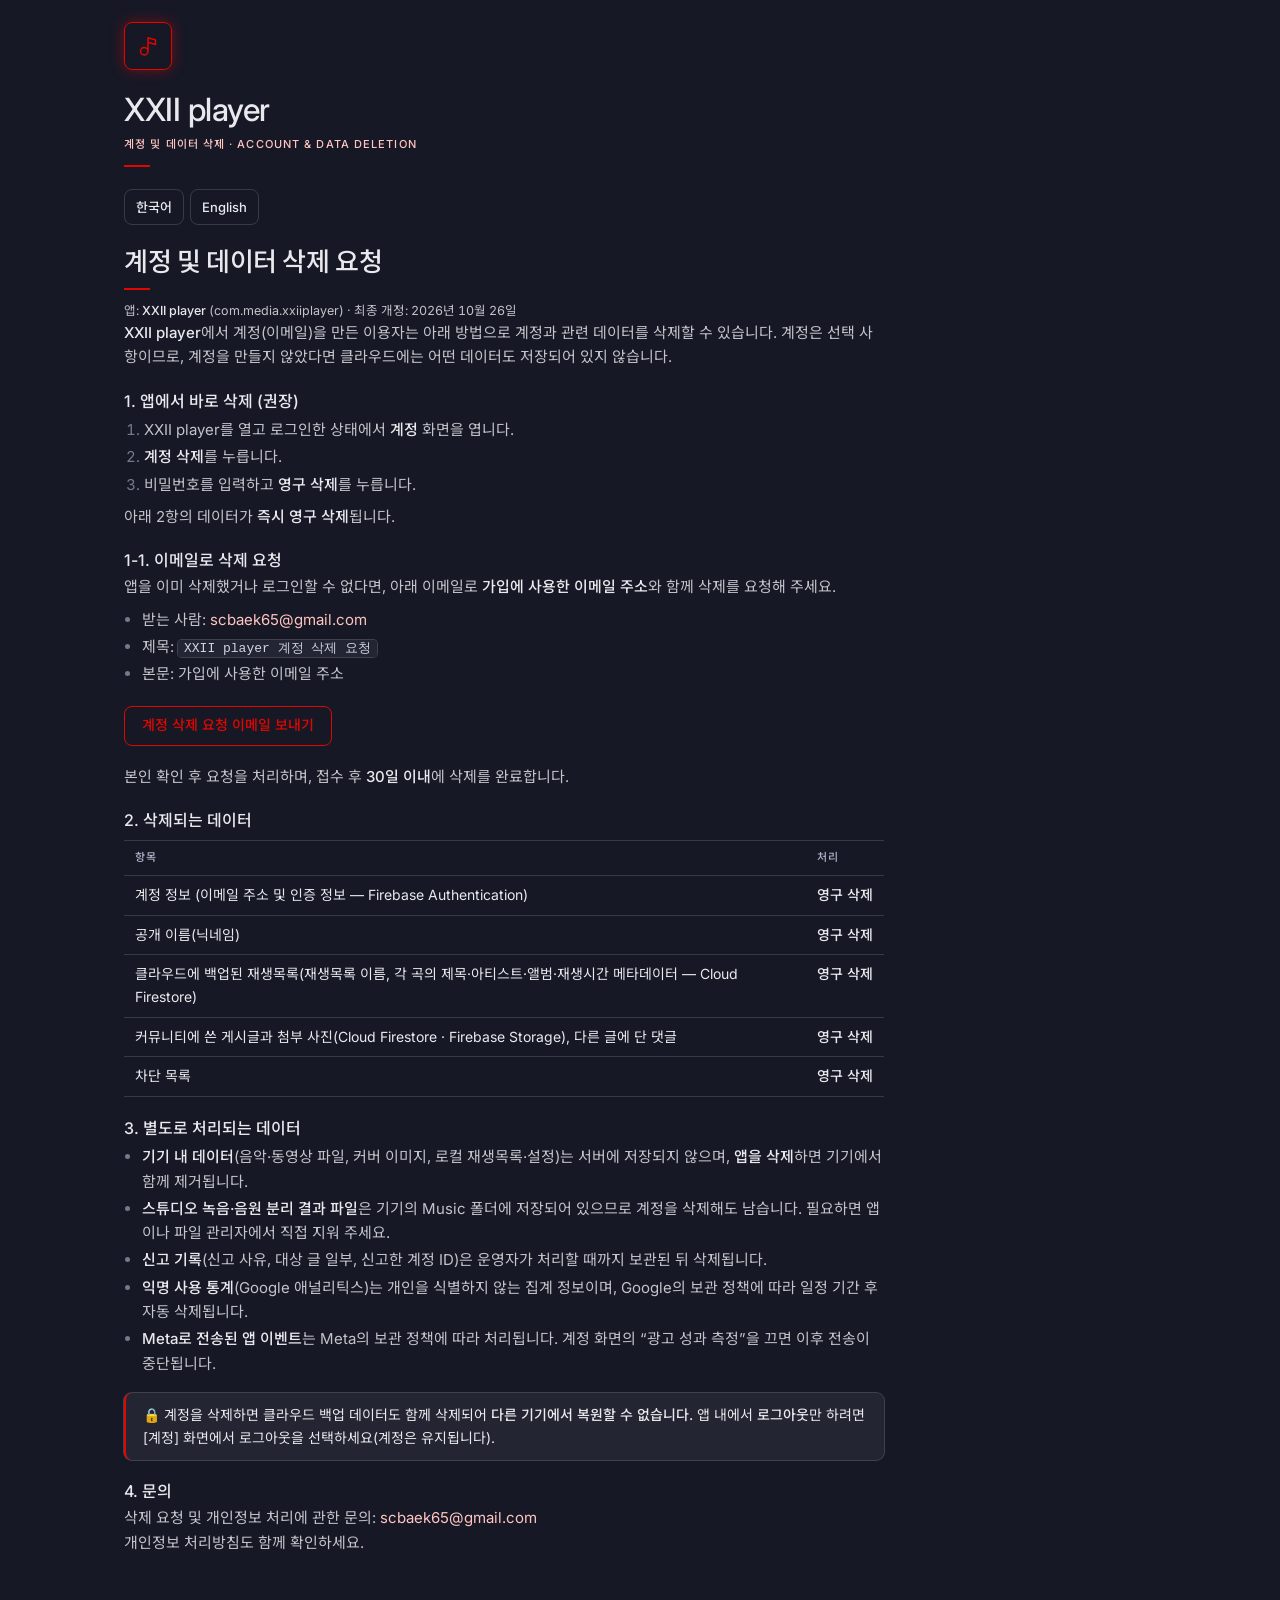
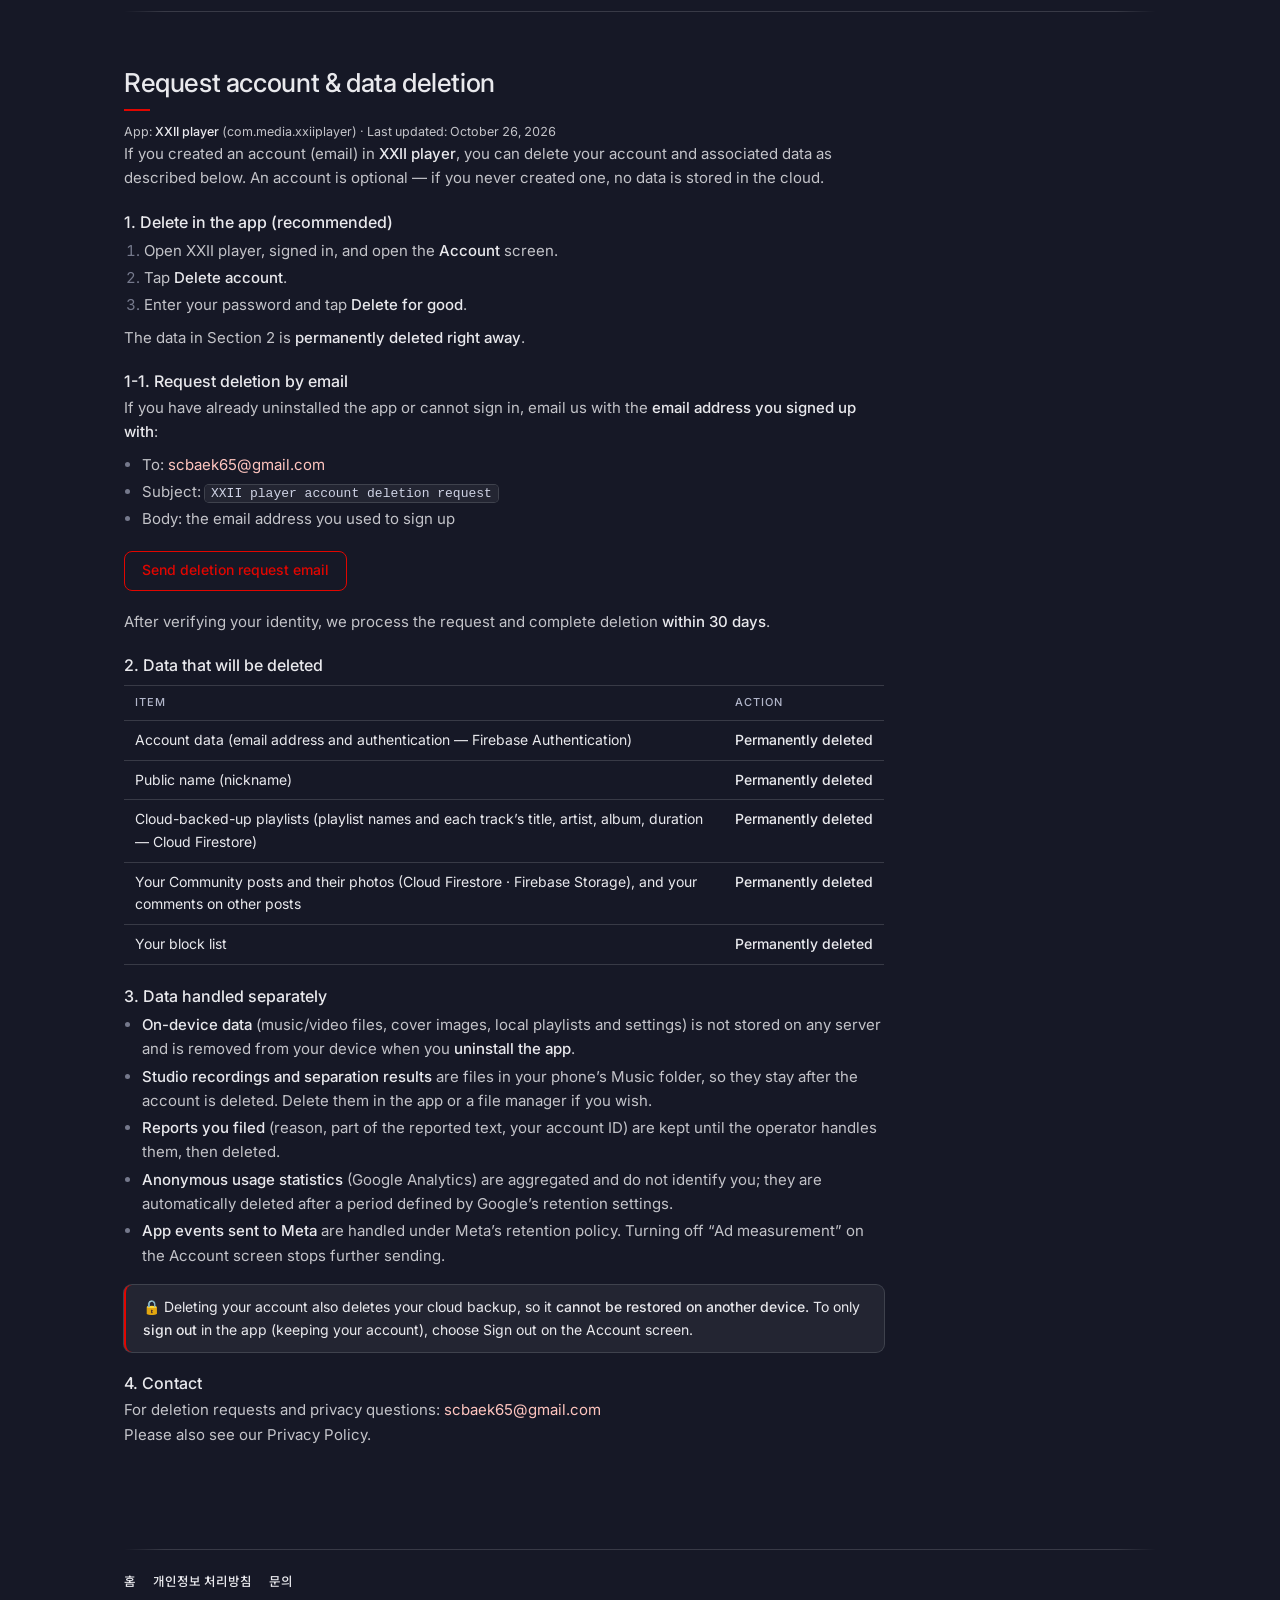
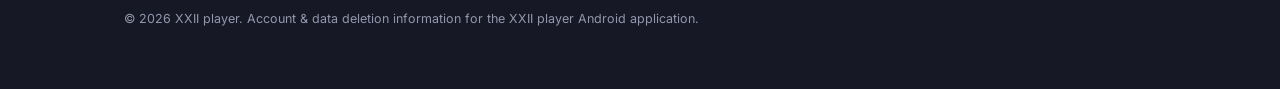
==== commit 6e819593: "261111" ====
--- a/account-deletion.html
+++ b/account-deletion.html
@@ -4,45 +4,18 @@
 <meta charset="UTF-8">
 <meta name="viewport" content="width=device-width, initial-scale=1.0">
 <title>XXII player · 계정 및 데이터 삭제 / Account &amp; Data Deletion</title>
-<style>
-  :root{ --brand:#E30707; --ink:#1c1414; --muted:#6b5e5e; --line:#eadfdf; --bg:#fffdfc; --card:#ffffff; }
-  *{box-sizing:border-box}
-  html{-webkit-text-size-adjust:100%}
-  body{ margin:0; background:var(--bg); color:var(--ink);
-    font-family:-apple-system,BlinkMacSystemFont,"Segoe UI",Roboto,"Helvetica Neue","Apple SD Gothic Neo","Malgun Gothic",sans-serif;
-    line-height:1.7; font-size:16px; }
-  header{ background:var(--brand); color:#fff; padding:40px 20px 34px; text-align:center; }
-  .logo{ width:64px;height:64px;border-radius:16px;background:rgba(0,0,0,.18);
-    display:inline-flex;align-items:center;justify-content:center;font-weight:800;
-    font-size:24px;letter-spacing:1px;margin-bottom:14px; }
-  header h1{margin:0;font-size:24px;font-weight:800}
-  header p{margin:6px 0 0;opacity:.9;font-size:15px}
-  .wrap{max-width:820px;margin:0 auto;padding:28px 20px 60px}
-  nav.lang{ display:flex;gap:8px;justify-content:center;margin:22px 0 6px;flex-wrap:wrap; }
-  nav.lang a{ text-decoration:none;color:var(--brand);border:1px solid var(--line);
-    padding:6px 14px;border-radius:999px;font-size:14px;font-weight:600;background:var(--card); }
-  section.doc{ background:var(--card);border:1px solid var(--line);border-radius:16px; padding:26px 24px;margin-top:22px; }
-  h2{font-size:22px;margin:0 0 4px;border-bottom:2px solid var(--brand);padding-bottom:10px}
-  h3{font-size:17px;margin:24px 0 6px;color:var(--brand)}
-  .updated{color:var(--muted);font-size:14px;margin:6px 0 0}
-  p,li{color:#2b2222}
-  ul{margin:8px 0 8px;padding-left:20px}
-  li{margin:5px 0}
-  a{color:var(--brand)}
-  .cta{ display:inline-block;background:var(--brand);color:#fff;text-decoration:none;
-    padding:12px 22px;border-radius:10px;font-weight:700;margin:8px 0; }
-  table{border-collapse:collapse;width:100%;margin:10px 0;font-size:15px}
-  th,td{border:1px solid var(--line);padding:9px 12px;text-align:left;vertical-align:top}
-  th{background:#faf4f4;color:var(--brand)}
-  .note{background:#f7f2f2;border-left:4px solid var(--brand);padding:12px 14px;border-radius:8px;margin:14px 0}
-  footer{text-align:center;color:var(--muted);font-size:13px;padding:26px 20px 40px}
-  hr.sep{border:none;border-top:1px dashed var(--line);margin:40px 0}
-  code{background:#f3ecec;padding:1px 6px;border-radius:5px;font-size:14px}
-</style>
+<meta name="theme-color" content="#161826" />
+<link rel="preconnect" href="https://fonts.googleapis.com" />
+<link rel="preconnect" href="https://fonts.gstatic.com" crossorigin />
+<link
+  rel="stylesheet"
+  href="https://fonts.googleapis.com/css2?family=Inter:wght@400;500&family=Noto+Sans+KR:wght@400;500&display=swap"
+/>
+<link rel="stylesheet" href="css/nocturne.css" />
 </head>
 <body>
 <header>
-  <div class="logo">XːX</div>
+  <div class="logo" aria-hidden="true"><svg viewBox="0 0 256 256" fill="currentColor"><path d="M210.3,56.34l-80-24A8,8,0,0,0,120,40V148.26A48,48,0,1,0,136,184V98.75l69.7,20.91A8,8,0,0,0,216,112V64A8,8,0,0,0,210.3,56.34ZM88,216a32,32,0,1,1,32-32A32,32,0,0,1,88,216Zm112-114.75L136,82.05V50.75l64,19.2Z"/></svg></div>
   <h1>XXII player</h1>
   <p>계정 및 데이터 삭제 · Account &amp; Data Deletion</p>
 </header>
@@ -163,7 +136,12 @@
 </div>
 
 <footer>
-  © 2026 XXII player. Account &amp; data deletion information for the XXII player Android application.
+  <div class="footer-links">
+    <a href="index.html">홈</a>
+    <a href="privacy-policy.html">개인정보 처리방침</a>
+    <a href="mailto:scbaek65@gmail.com">문의</a>
+  </div>
+  <p>© 2026 XXII player. Account &amp; data deletion information for the XXII player Android application.</p>
 </footer>
 </body>
 </html>
--- a/css/nocturne.css
+++ b/css/nocturne.css
@@ -0,0 +1,325 @@
+/* ══════════════════════════════════════════════════════════════════════
+   Nocturne — XXII player
+   조용하고 촘촘한 다크 인터페이스. 액센트는 브랜드 레드 하나이며,
+   채움이 아니라 선(1px 테두리 · 2px 마크)과 광채로만 나타납니다.
+   토큰은 design_handoff_nocturne 의 값을 그대로 옮긴 것입니다.
+   ══════════════════════════════════════════════════════════════════ */
+
+:root{
+  /* — 역할색 — */
+  --color-bg:#161826;
+  --color-surface:#232532;
+  --color-text:#e9e9ed;
+  --color-accent:#E10600;
+  --color-divider:color-mix(in srgb,#e9e9ed 16%,transparent);
+
+  /* — 중성 램프 (Nocturne 원본) — */
+  --neutral-100:#f3f5fe;
+  --neutral-200:#e4e7f5;
+  --neutral-300:#cfd3e5;
+  --neutral-400:#b2b6ca;
+  --neutral-500:#9397ab;
+  --neutral-600:#75798c;
+  --neutral-700:#595d6c;
+  --neutral-800:#3f424d;
+  --neutral-900:#292b31;
+
+  /* — 액센트 램프 (레드로 재생성, 같은 OKLCH 명도 계단) — */
+  --accent-100:#fff4f3;
+  --accent-200:#ffe2df;
+  --accent-300:#ffc5bf;   /* 문단 크기 액센트 텍스트는 반드시 이 값 */
+  --accent-400:#ff8f85;   /* 눌린 상태 */
+  --accent-500:#ef4a3c;
+  --accent-600:#c4342a;
+  --accent-700:#98261e;
+  --accent-800:#6b1a14;   /* 태그 배경 */
+  --accent-900:#40100c;
+
+  /* — 섹션 그라운드 — 시스템이 허용하는 유일한 채움(랜딩의 수치 밴드 1개) — */
+  --color-section:#5c1a16;
+  --color-section-glow:#7d2620;
+  --color-section-ghost:#9c3a33;
+
+  /* — 타이포 — */
+  --font-heading:"Inter","Noto Sans KR","Noto Sans Arabic",system-ui,-apple-system,"Apple SD Gothic Neo",sans-serif;
+  --font-body:"Inter","Noto Sans KR","Noto Sans Arabic",system-ui,-apple-system,"Apple SD Gothic Neo",sans-serif;
+
+  /* — 간격 (밀도 0.7×) — */
+  --space-1:3px;
+  --space-2:6px;
+  --space-3:8px;
+  --space-4:11px;
+  --space-6:17px;
+  --space-8:22px;
+
+  --radius-sm:4px;
+  --radius-md:8px;
+  --radius-lg:14px;
+
+  /* — 고도: 다크에서는 헤어라인 + 주변 어둠 — */
+  --shadow-sm:0 0 0 1px #3f424d;
+  --shadow-md:0 0 0 1px #595d6c,0 6px 18px rgba(0,0,0,.55);
+  --shadow-lg:0 0 0 1px #9397ab,0 16px 40px rgba(0,0,0,.65);
+
+  --page:1120px;
+  --gutter:clamp(20px,5vw,44px);
+}
+
+*,*::before,*::after{box-sizing:border-box}
+html{-webkit-text-size-adjust:100%;scroll-behavior:smooth}
+
+body{
+  margin:0;
+  background:var(--color-bg);
+  color:var(--color-text);
+  font-family:var(--font-body);
+  font-size:15px;
+  line-height:1.62;
+  font-weight:400;
+  overflow-x:hidden;
+  -webkit-font-smoothing:antialiased;
+}
+
+h1,h2,h3,h4,h5,h6{
+  font-family:var(--font-heading);
+  font-weight:500;
+  letter-spacing:-.015em;
+  line-height:1.14;
+  margin:0 0 var(--space-2);
+}
+p{margin:0 0 var(--space-3)}
+img{display:block;max-width:100%}
+svg{display:block}
+
+a{color:var(--accent-300);text-decoration:none;text-underline-offset:3px;transition:color .12s linear}
+a:hover{color:var(--accent-200)}
+:focus{outline:none}
+:focus-visible{outline:2px solid var(--color-accent);outline-offset:2px;border-radius:var(--radius-sm)}
+::selection{background:color-mix(in srgb,var(--color-accent) 30%,transparent)}
+
+.text-muted{color:color-mix(in srgb,var(--color-text) 55%,transparent)}
+
+/* ── 접근성 유틸 ──────────────────────────────────────────────────── */
+.sr-only{
+  position:absolute;width:1px;height:1px;padding:0;margin:-1px;
+  overflow:hidden;clip:rect(0,0,0,0);white-space:nowrap;border:0;
+}
+.skip-link{
+  position:absolute;inset-inline-start:var(--space-4);top:-100px;z-index:2000;
+  display:inline-flex;align-items:center;min-height:40px;padding:var(--space-2) var(--space-6);
+  background:var(--color-surface);box-shadow:var(--shadow-sm);
+  border-radius:var(--radius-md);color:var(--color-text);
+  font-family:var(--font-heading);font-weight:500;font-size:14px;
+  transition:top .12s linear;
+}
+.skip-link:focus-visible{top:var(--space-4);color:var(--color-text)}
+
+/* RTL — 액센트 마크와 규칙선은 좌우 대칭이라 그대로 두고, 방향 있는 것만 뒤집습니다 */
+[dir="rtl"] .faq summary::after{transform:rotate(135deg)}
+[dir="rtl"] .faq details[open] summary::after{transform:rotate(-45deg)}
+.tnum{font-variant-numeric:tabular-nums}
+
+/* ── 규칙선 — 양끝 40px에서 투명으로 사라집니다 ────────────────────── */
+.hr{
+  height:1px;border:0;margin:var(--space-6) 0;
+  background:linear-gradient(to right,
+    transparent,var(--color-divider) 40px,
+    var(--color-divider) calc(100% - 40px),transparent);
+}
+
+/* ── 액센트 마크 — 실선으로 남는 유일한 선 ────────────────────────── */
+.mark{width:26px;height:2px;background:var(--color-accent);border:0;margin:var(--space-4) 0 0;margin-inline-end:auto}
+.mark-lg{width:40px}
+
+/* ── 키커 ─────────────────────────────────────────────────────────── */
+.kicker{
+  font-family:var(--font-heading);font-weight:500;
+  font-size:11px;line-height:1;letter-spacing:.1em;text-transform:uppercase;
+  color:var(--accent-300);margin:0;
+}
+.label{
+  font-family:var(--font-heading);font-weight:500;
+  font-size:11px;letter-spacing:.09em;text-transform:uppercase;
+  color:var(--neutral-400);margin:0;
+}
+
+/* ── 버튼 — 전부 윤곽선. 큰 레드 면은 없습니다 ─────────────────────── */
+.btn{
+  display:inline-flex;align-items:center;justify-content:center;gap:var(--space-2);
+  min-height:40px;padding:var(--space-2) var(--space-6);
+  font-family:var(--font-heading);font-weight:500;font-size:14px;line-height:1;
+  border:1px solid var(--color-divider);border-radius:var(--radius-md);
+  background:transparent;color:var(--color-text);cursor:pointer;text-decoration:none;
+  transition:border-color .12s linear,color .12s linear,background-color .12s linear;
+}
+.btn svg{width:16px;height:16px;fill:currentColor;flex:none}
+.btn:hover{background:color-mix(in srgb,var(--color-text) 6%,transparent);color:var(--color-text)}
+.btn:active{color:var(--neutral-200)}
+
+.btn-accent{border-color:var(--color-accent);color:var(--color-accent)}
+.btn-accent:hover{background:color-mix(in srgb,var(--color-accent) 8%,transparent);border-color:var(--color-accent);color:var(--color-accent)}
+.btn-accent:active{border-color:var(--accent-400);color:var(--accent-400)}
+
+.btn-lg{min-height:46px;padding:var(--space-3) var(--space-8);font-size:15px}
+.btn-block{width:100%}
+
+.icon-btn{
+  width:36px;height:36px;flex:none;
+  display:grid;place-items:center;
+  border:1px solid var(--color-divider);border-radius:var(--radius-md);
+  color:var(--color-text);background:transparent;cursor:pointer;
+  transition:border-color .12s linear,color .12s linear;
+}
+.icon-btn svg{width:18px;height:18px;fill:currentColor}
+.icon-btn:hover{border-color:var(--neutral-700)}
+
+/* ── 태그 ─────────────────────────────────────────────────────────── */
+.tag{
+  display:inline-flex;align-items:center;gap:4px;
+  padding:3px 10px;border-radius:6px;
+  background:var(--accent-800);color:var(--accent-100);
+  font-family:var(--font-heading);font-weight:500;font-size:11px;line-height:1.45;
+  letter-spacing:.02em;
+}
+.tag svg{width:11px;height:11px;fill:currentColor}
+.tag-neutral{background:var(--neutral-800);color:var(--neutral-100)}
+.tag-outline{background:transparent;color:var(--neutral-400);box-shadow:inset 0 0 0 1px var(--color-divider)}
+
+/* ── 셸 ───────────────────────────────────────────────────────────── */
+.shell{max-width:var(--page);margin:0 auto;padding-inline:var(--gutter)}
+
+/* ══════════════════════════════════════════════════════════════════
+   문서 페이지 (개인정보 처리방침 · 계정 삭제)
+   ══════════════════════════════════════════════════════════════════ */
+
+header{
+  padding:var(--space-8) var(--gutter) 0;
+  max-width:var(--page);margin:0 auto;
+}
+header .logo{
+  width:48px;height:48px;
+  display:grid;place-items:center;
+  border:1px solid var(--color-accent);border-radius:var(--radius-md);
+  box-shadow:0 0 14px color-mix(in srgb,var(--color-accent) 45%,transparent);
+  color:var(--color-accent);
+  font-family:var(--font-heading);font-weight:500;font-size:15px;letter-spacing:.04em;
+  margin-bottom:var(--space-8);
+}
+header .logo svg{width:24px;height:24px;fill:currentColor}
+header h1{font-size:clamp(26px,4.5vw,32px);margin:0}
+header p{
+  margin:var(--space-3) 0 0;
+  font-family:var(--font-heading);font-weight:500;font-size:11px;
+  letter-spacing:.1em;text-transform:uppercase;color:var(--accent-300);
+}
+header::after{content:"";display:block;width:26px;height:2px;background:var(--color-accent);margin-top:var(--space-4)}
+
+.wrap{max-width:var(--page);margin:0 auto;padding:var(--space-8) var(--gutter) 72px}
+
+nav.lang{display:flex;gap:var(--space-2);margin:0 0 var(--space-8);flex-wrap:wrap}
+nav.lang a{
+  display:inline-flex;align-items:center;min-height:36px;padding:var(--space-2) var(--space-4);
+  border:1px solid var(--color-divider);border-radius:var(--radius-md);
+  font-family:var(--font-heading);font-weight:500;font-size:13px;
+  color:var(--color-text);
+}
+nav.lang a:hover{border-color:var(--color-accent);color:var(--color-accent)}
+
+/* 좌측 정렬, 오른쪽에 여백을 남기는 비대칭 배치 — 시스템의 방향 */
+section.doc{
+  background:transparent;border:0;border-radius:0;
+  padding:0;margin-top:var(--space-8);
+  max-width:760px;
+}
+section.doc h2{
+  font-size:clamp(22px,3.4vw,26px);
+  margin:0 0 var(--space-4);padding:0;border:0;
+}
+section.doc h2::after{content:"";display:block;width:26px;height:2px;background:var(--color-accent);margin-top:var(--space-4)}
+section.doc h3{
+  font-size:16px;font-weight:500;letter-spacing:0;
+  margin:var(--space-8) 0 var(--space-2);color:var(--color-text);
+}
+.updated{
+  color:var(--neutral-500);font-size:12.5px;margin:var(--space-4) 0 0;
+  font-variant-numeric:tabular-nums;
+}
+.wrap p,.wrap li{color:color-mix(in srgb,var(--color-text) 82%,transparent)}
+ul,ol{margin:var(--space-3) 0;padding-inline-start:18px}
+ol{padding-inline-start:20px}
+li{margin:var(--space-1) 0}
+li > ul,li > ol{margin-block:var(--space-1)}
+li::marker{color:var(--neutral-600)}
+strong{font-weight:500;color:var(--color-text)}
+em{color:var(--accent-300);font-style:normal}
+
+.cta{
+  display:inline-flex;align-items:center;gap:var(--space-2);
+  min-height:40px;padding:var(--space-2) var(--space-6);margin:var(--space-4) 0;
+  border:1px solid var(--color-accent);border-radius:var(--radius-md);
+  background:transparent;color:var(--color-accent);
+  font-family:var(--font-heading);font-weight:500;font-size:14px;
+  transition:background-color .12s linear,border-color .12s linear,color .12s linear;
+}
+.cta:hover{background:color-mix(in srgb,var(--color-accent) 8%,transparent);color:var(--color-accent)}
+.cta:active{border-color:var(--accent-400);color:var(--accent-400)}
+
+.wrap table{border-collapse:collapse;width:100%;margin:var(--space-4) 0;font-size:14px}
+.wrap th,.wrap td{
+  border:0;border-top:1px solid var(--color-divider);
+  padding:var(--space-3) var(--space-4);text-align:start;vertical-align:top;
+}
+.wrap th{
+  background:transparent;color:var(--neutral-400);font-weight:500;
+  font-size:11px;letter-spacing:.09em;text-transform:uppercase;
+}
+.wrap tbody tr:last-child td{border-bottom:1px solid var(--color-divider)}
+/* 상태 칸("영구 삭제")은 줄바꿈하지 않습니다 — 첫 칸이 남는 폭을 가져갑니다 */
+.wrap table th:last-child,.wrap table td:last-child{white-space:nowrap}
+
+.tag.cloud{background:var(--neutral-800);color:var(--neutral-100)}
+li > .tag,p > .tag{margin-inline-end:var(--space-2);vertical-align:baseline}
+
+.note{
+  background:var(--color-surface);border:0;border-inline-start:2px solid var(--color-accent);
+  box-shadow:var(--shadow-sm);
+  padding:var(--space-4) var(--space-6);border-radius:var(--radius-md);
+  margin:var(--space-6) 0;font-size:14px;
+}
+.note p:last-child{margin-bottom:0}
+
+footer{
+  color:var(--neutral-500);font-size:12.5px;
+  padding:var(--space-8) var(--gutter) 56px;
+  max-width:var(--page);margin:0 auto;
+}
+footer::before{
+  content:"";display:block;height:1px;margin-bottom:var(--space-8);
+  background:linear-gradient(to right,transparent,var(--color-divider) 40px,var(--color-divider) calc(100% - 40px),transparent);
+}
+footer p{margin:0 0 var(--space-1)}
+
+/* ── 푸터 링크 행 ─────────────────────────────────────────────────── */
+.footer-links{display:flex;flex-wrap:wrap;gap:var(--space-6);margin:0 0 var(--space-6)}
+.footer-links a{
+  font-family:var(--font-heading);font-weight:500;font-size:12.5px;color:var(--color-text);
+}
+.footer-links a:hover{color:var(--color-accent)}
+
+hr.sep{
+  border:0;height:1px;margin:56px 0;
+  background:linear-gradient(to right,transparent,var(--color-divider) 40px,var(--color-divider) calc(100% - 40px),transparent);
+}
+
+code{
+  background:var(--color-surface);box-shadow:var(--shadow-sm);
+  padding:1px 6px;border-radius:var(--radius-sm);
+  font-family:ui-monospace,SFMono-Regular,Menlo,monospace;font-size:13px;
+  color:var(--neutral-300);
+}
+
+@media (max-width:640px){
+  body{font-size:14.5px}
+  .note{padding:var(--space-4)}
+  table{font-size:13px}
+}
